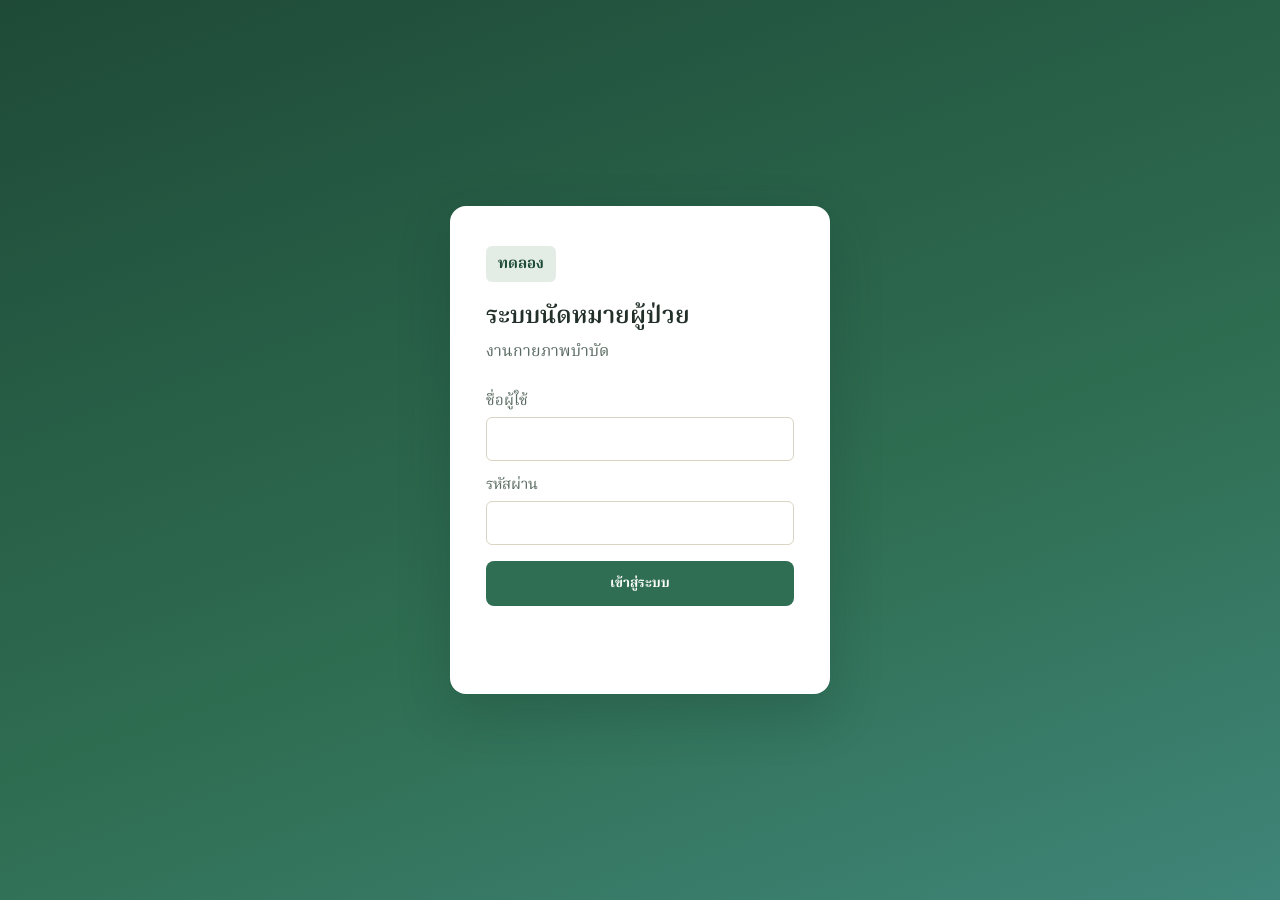
==== index.html @ 53e21b33 "Add files via upload" ====
<!DOCTYPE html>
<html lang="th">
<head>
<meta charset="UTF-8" />
<meta name="viewport" content="width=device-width, initial-scale=1" />
<title>ทดสอบระบบนัดหมายผู้ป่วย รพ.สต.</title>
<link rel="preconnect" href="https://fonts.googleapis.com">
<link href="https://fonts.googleapis.com/css2?family=Noto+Sans+Thai:wght@400;500;600;700&family=Noto+Serif+Thai:wght@400;500;600;700&display=swap" rel="stylesheet">
<link rel="stylesheet" href="style.css?v=20261010b" />
</head>
<body>

  <!-- ---------- หน้าเข้าสู่ระบบ ---------- -->
  <section id="loginView" class="login-screen">
    <div class="login-card">
      <div class="login-mark">ทดลอง</div>
      <h1>ระบบนัดหมายผู้ป่วย</h1>
      <p class="login-sub">งานกายภาพบำบัด</p>
      <form id="loginForm">
        <label>ชื่อผู้ใช้
          <input type="text" id="loginUsername" required autocomplete="username" />
        </label>
        <label>รหัสผ่าน
          <input type="password" id="loginPassword" required autocomplete="current-password" />
        </label>
        <button type="submit">เข้าสู่ระบบ</button>
        <p id="loginError" class="error-text"></p>
      </form>
      <div class="version-banner hidden"></div>
    </div>
  </section>

  <!-- ---------- แอปหลัก ---------- -->
  <div id="appView" class="app hidden">
    <aside class="sidebar">
      <div class="brand">รพ.สต. <span>นัดหมาย</span></div>
      <nav>
        <button class="navBtn active" data-view="calendar">ปฏิทินนัดหมาย</button>
        <button class="navBtn" data-view="patients">ค้นหาคนไข้</button>
        <button class="navBtn physio-only" data-view="dashboard">สถิติ</button>
        <button class="navBtn physio-only" data-view="settings">ตั้งค่า</button>
      </nav>
      <div class="who">
        <div class="who-name" id="whoName"></div>
        <div class="who-role" id="whoRole"></div>
        <button id="logoutBtn">ออกจากระบบ</button>
        <div class="version-tag" id="versionTag"></div>
      </div>
    </aside>

    <main class="content">
      <div class="version-banner hidden"></div>
      <!-- ปฏิทิน -->
      <section id="calendarView" class="view">
        <header class="view-head">
          <div class="month-nav">
            <button id="prevMonth" aria-label="เดือนก่อนหน้า">‹</button>
            <h2 id="monthLabel"></h2>
            <button id="nextMonth" aria-label="เดือนถัดไป">›</button>
          </div>
          <!-- ค้นหาคนไข้แบบย่อ: ดูนัดครั้งหน้า แล้วค่อยกดไปหน้ารายละเอียด -->
          <div class="quick-search" id="quickSearch">
            <input type="search" id="quickSearchInput" placeholder="ค้นหาคนไข้ (ชื่อ / PTN)" autocomplete="off" aria-label="ค้นหาคนไข้" />
            <div id="quickSearchResults" class="patient-suggest hidden"></div>
            <div id="quickSearchCard" class="quick-card hidden"></div>
          </div>
          <div class="legend">
            <span class="legend-item"><i class="dot opd"></i>OPD</span>
            <span class="legend-item"><i class="dot community"></i>ลงชุมชน</span>
            <span class="legend-item"><i class="dot busy"></i>ไม่ว่าง</span>
            <span class="legend-item"><i class="dot special"></i>เปิดพิเศษ</span>
            <span class="legend-item"><i class="dot full"></i>เต็ม</span>
            <span class="legend-item"><i class="dot closed"></i>ปิดทำการ</span>
          </div>
        </header>
        <!-- นัดวันนี้: กด "มาแล้ว" ได้จากหน้านี้เลย -->
        <div id="todayPanel" class="today-panel hidden">
          <div class="today-head">
            <h3 id="todayTitle">นัดวันนี้</h3>
            <span id="todayCount" class="today-count"></span>
            <button type="button" id="todayRefreshBtn" class="link-btn">รีเฟรช</button>
          </div>
          <ul id="todayList" class="today-list"></ul>
        </div>

        <div class="weekday-row">
          <span data-full="จันทร์" data-short="จ"></span><span data-full="อังคาร" data-short="อ"></span><span data-full="พุธ" data-short="พ"></span><span data-full="พฤหัสบดี" data-short="พฤ"></span><span data-full="ศุกร์" data-short="ศ"></span>
        </div>
        <div id="calendarGrid" class="calendar-grid"></div>
      </section>

      <!-- ค้นหาคนไข้: ข้อมูลและนัดทั้งหมดของคนไข้ 1 คน -->
      <section id="patientsView" class="view hidden">
        <header class="view-head">
          <h2>ค้นหาคนไข้</h2>
        </header>
        <div class="patient-search">
          <input type="search" id="patientSearchInput" placeholder="พิมพ์ชื่อ นามสกุล หรือ PTN (อย่างน้อย 2 ตัวอักษร)" autocomplete="off" />
          <div id="patientSearchResults" class="patient-suggest hidden"></div>
          <p id="patientSearchHint" class="panel-hint" style="margin:8px 0 0;"></p>
        </div>
        <div id="patientProfile"></div>
      </section>

      <!-- สถิติ (เฉพาะนักกายภาพ) -->
      <section id="dashboardView" class="view hidden">
        <header class="view-head">
          <h2>สถิติการให้บริการ</h2>
          <button id="refreshDashboardBtn" class="secondary">รีเฟรช</button>
        </header>

        <div class="dash-filter">
          <div class="dash-presets">
            <button type="button" class="secondary" data-preset="thisMonth">เดือนนี้</button>
            <button type="button" class="secondary" data-preset="lastMonth">เดือนที่แล้ว</button>
            <button type="button" class="secondary" data-preset="fiscal">ปีงบประมาณนี้</button>
            <button type="button" class="secondary" data-preset="year">ปีนี้</button>
          </div>
          <div class="dash-range">
            <input type="date" id="dashFrom" />
            <span>ถึง</span>
            <input type="date" id="dashTo" />
            <button type="button" id="dashApplyBtn" class="primary">ดูสถิติ</button>
          </div>
        </div>
        <p id="dashNote" class="panel-hint"></p>
        <div id="dashBody"></div>
      </section>

      <!-- ตั้งค่า (เฉพาะนักกายภาพ) -->
      <section id="settingsView" class="view hidden">
        <header class="view-head">
          <h2>ตั้งค่าเวลาให้บริการ</h2>
          <button id="refreshSettingsBtn" class="secondary">รีเฟรช</button>
        </header>

        <div class="panel">
          <h3>ช่วงเวลานัดรายวัน</h3>
          <p class="panel-hint">กำหนดช่วงเวลาที่รับนัดเองได้อิสระต่อวัน ไม่จำเป็นต้องเท่ากันทุกช่วง (เช่น 09:00-10:00, 10:01-11:00, พักเที่ยง, 13:30-14:30)</p>
          <div id="scheduleForm" class="schedule-form"></div>
          <button id="saveScheduleBtn" class="primary">บันทึกช่วงเวลานัด</button>
        </div>

        <div class="panel">
          <h3>วันปิดเฉพาะกิจ / วันหยุดนักขัตฤกษ์</h3>
          <form id="closedDateForm" class="inline-form">
            <input type="date" id="closedDateInput" required />
            <input type="text" id="closedReasonInput" placeholder="เหตุผล เช่น วันหยุดสงกรานต์" />
            <button type="submit">เพิ่มวันปิด</button>
          </form>
          <ul id="closedDateList" class="tag-list"></ul>
        </div>

        <div class="panel">
          <h3>ประเภทคลินิกประจำวัน</h3>
          <p class="panel-hint">ตั้งชื่อ+สีคลินิก เพื่อนำไปกำหนดบนวันในปฏิทิน (เช่น คลินิกข้อเข่า, คลินิกป้องกันล้ม)</p>
          <form id="clinicTypeForm" class="inline-form">
            <input type="text" id="clinicTypeName" placeholder="ชื่อคลินิก" required />
            <input type="color" id="clinicTypeColor" value="#2B6E63" title="เลือกสี" />
            <input type="hidden" id="clinicTypeEditId" />
            <button type="submit">เพิ่มคลินิก</button>
            <button type="button" id="clinicTypeCancelEdit" class="secondary hidden">ยกเลิก</button>
          </form>
          <ul id="clinicTypeList" class="tag-list"></ul>
        </div>

        <div class="panel">
          <h3>กำหนดคลินิกอัตโนมัติ (ตามวัน)</h3>
          <p class="panel-hint">เช่น "คลินิกป้องกันล้ม ทุกวันอังคารที่ 4 ของเดือน" — ตั้งครั้งเดียว ระบบจะขึ้นให้เองทุกเดือน</p>
          <form id="clinicRuleForm" class="rule-form">
            <select id="ruleClinicSelect" required></select>
            <select id="ruleWeekday" required>
              <option value="1">ทุกวันจันทร์</option>
              <option value="2">ทุกวันอังคาร</option>
              <option value="3">ทุกวันพุธ</option>
              <option value="4">ทุกวันพฤหัสบดี</option>
              <option value="5">ทุกวันศุกร์</option>
              <option value="6">ทุกวันเสาร์</option>
              <option value="0">ทุกวันอาทิตย์</option>
            </select>
            <select id="ruleNth" required>
              <option value="every">ทุกสัปดาห์</option>
              <option value="1">สัปดาห์ที่ 1 ของเดือน</option>
              <option value="2">สัปดาห์ที่ 2 ของเดือน</option>
              <option value="3">สัปดาห์ที่ 3 ของเดือน</option>
              <option value="4">สัปดาห์ที่ 4 ของเดือน</option>
              <option value="last">สัปดาห์สุดท้ายของเดือน</option>
            </select>
            <input type="text" id="ruleNote" placeholder="note (ไม่บังคับ)" />
            <input type="hidden" id="ruleEditId" />
            <button type="submit">เพิ่มกฎ</button>
            <button type="button" id="ruleCancelEdit" class="secondary hidden">ยกเลิก</button>
          </form>
          <ul id="clinicRuleList" class="tag-list"></ul>
        </div>

        <div class="panel">
          <h3>ปิด/ไม่ว่างอัตโนมัติ (ตามวัน)</h3>
          <p class="panel-hint">เช่น "ทำเอกสาร ทุกวันศุกร์สัปดาห์สุดท้ายของเดือน" หรือ "ปิดทั้งวัน ทุกวันที่ 1 ของเดือน" — ตั้งครั้งเดียว ระบบคำนวณให้เองทุกเดือน ถ้าไม่ระบุช่วงเวลาจะปิดทั้งวัน ถ้าระบุจะบล็อกเฉพาะช่วงนั้น</p>
          <form id="busyRuleForm" class="rule-form">
            <select id="busyRulePatternType">
              <option value="weekday">ตามวันในสัปดาห์</option>
              <option value="dom">ตามวันที่ในเดือน</option>
            </select>

            <span id="busyRuleWeekdayFields">
              <select id="busyRuleWeekday">
                <option value="1">วันจันทร์</option>
                <option value="2">วันอังคาร</option>
                <option value="3">วันพุธ</option>
                <option value="4">วันพฤหัสบดี</option>
                <option value="5">วันศุกร์</option>
                <option value="6">วันเสาร์</option>
                <option value="0">วันอาทิตย์</option>
              </select>
              <select id="busyRuleNth">
                <option value="every">ทุกสัปดาห์</option>
                <option value="1">สัปดาห์ที่ 1 ของเดือน</option>
                <option value="2">สัปดาห์ที่ 2 ของเดือน</option>
                <option value="3">สัปดาห์ที่ 3 ของเดือน</option>
                <option value="4">สัปดาห์ที่ 4 ของเดือน</option>
                <option value="last">สัปดาห์สุดท้ายของเดือน</option>
              </select>
            </span>

            <span id="busyRuleDomFields" class="hidden">
              <select id="busyRuleDayOfMonth">
                <option value="last">วันสุดท้ายของเดือน</option>
              </select>
            </span>

            <label style="flex-direction:row;align-items:center;gap:6px;margin:0;">
              <input type="checkbox" id="busyRulePartial" /> เฉพาะบางช่วงเวลา
            </label>
            <span id="busyRuleTimeFields" class="hidden">
              <input type="time" id="busyRuleStart" />
              <input type="time" id="busyRuleEnd" />
              <select id="busyRuleType">
                <option value="ประชุม">ประชุม</option>
                <option value="ทำเอกสาร">ทำเอกสาร</option>
                <option value="อบรม">อบรม</option>
                <option value="ลา">ลา</option>
              </select>
            </span>

            <input type="text" id="busyRuleNote" placeholder="note (ไม่บังคับ)" />
            <button type="submit">เพิ่มกฎ</button>
          </form>
          <ul id="busyRuleList" class="tag-list"></ul>
        </div>

        <div class="panel">
          <h3>รายการรหัส ICD-10</h3>
          <p class="panel-hint">รหัส <strong>Z501</strong> เป็นรหัสอัตโนมัติหลัก ใส่ให้ทุกนัดเสมอ ลบไม่ได้ — เพิ่มรหัสอื่นไว้เลือกเพิ่มตอนทำนัดได้ที่นี่</p>
          <form id="icd10Form" class="inline-form">
            <input type="text" id="icd10Code" placeholder="รหัส เช่น M5450" required style="max-width:120px;" />
            <input type="text" id="icd10Label" placeholder="คำอธิบาย เช่น ปวดหลังส่วนล่าง" required />
            <button type="submit">เพิ่มรหัส</button>
          </form>
          <ul id="icd10List" class="tag-list"></ul>
        </div>

        <div class="panel">
          <h3>รายการรหัส ICD-9</h3>
          <p class="panel-hint">รหัส <strong>9339</strong> (ประเมินทางกายภาพบำบัด) เป็นรหัสอัตโนมัติหลัก ใส่ให้ทุกนัดเสมอ ลบไม่ได้ — เพิ่มรหัสหัตถการอื่นไว้เลือกเพิ่มตอนทำนัดได้ที่นี่ (เลือกได้สูงสุด 6 รหัสต่อนัด)</p>
          <form id="icd9Form" class="inline-form">
            <input type="text" id="icd9Code" placeholder="รหัส เช่น 9310" required style="max-width:120px;" />
            <input type="text" id="icd9Label" placeholder="คำอธิบาย เช่น การออกกำลังกายบำบัด" required />
            <button type="submit">เพิ่มรหัส</button>
          </form>
          <ul id="icd9List" class="tag-list"></ul>
        </div>
      </section>
    </main>
  </div>

  <!-- ---------- แผงรายละเอียดวัน (slide-over) ---------- -->
  <div id="dayPanelBackdrop" class="backdrop hidden"></div>
  <aside id="dayPanel" class="day-panel hidden">
    <header>
      <h3 id="dayPanelTitle"></h3>
      <button id="closeDayPanel" aria-label="ปิด">×</button>
    </header>
    <div id="dayPanelClosedNote" class="closed-note hidden"></div>

    <div id="dayPanelBody">
      <div class="section-label">คลินิกวันนี้</div>
      <div id="clinicDisplay" class="clinic-display"></div>
      <div id="clinicEditor" class="clinic-editor physio-only hidden">
        <select id="clinicSelect">
          <option value="">-- ใช้ค่าอัตโนมัติ (ถ้ามีกฎ) --</option>
          <option value="__NONE__">ไม่มีคลินิก (เฉพาะวันนี้)</option>
        </select>
        <input type="text" id="clinicNoteInput" placeholder="note เช่น pain-knee, pain-back-office syndrome" />
        <button id="saveClinicBtn" class="secondary">บันทึกคลินิกวันนี้</button>
      </div>

      <div id="dayToggleActions" class="day-toggle-actions physio-only"></div>

      <div class="section-label">ช่วงเวลา</div>
      <div id="slotList" class="slot-list"></div>
      <ul id="extraSlotList" class="tag-list physio-only" style="margin-top:8px;"></ul>
      <button id="addExtraSlotBtn" class="secondary physio-only" style="width:100%;margin-top:8px;">+ เพิ่มเวลาพิเศษวันนี้</button>

      <div id="busySection" class="hidden">
        <div class="section-label">ช่วงไม่ว่างวันนี้</div>
        <ul id="busyList" class="tag-list"></ul>
      </div>

      <div class="section-label">นัดหมายวันนี้</div>
      <ul id="apptList" class="appt-list"></ul>

      <button id="physioBusyBtn" class="secondary physio-only">ตั้งช่วงไม่ว่าง</button>
    </div>
  </aside>

  <!-- ---------- โมดัลเพิ่มนัดหมาย ---------- -->
  <div id="apptModalBackdrop" class="backdrop hidden"></div>
  <div id="apptModal" class="modal hidden">
    <h3>เพิ่มนัดหมาย</h3>
    <form id="apptForm">
      <input type="hidden" id="apptDate" />
      <label>ประเภทนัด
        <select id="apptType">
          <option value="OPD">OPD</option>
          <option value="ลงชุมชน">ลงชุมชน</option>
        </select>
      </label>
      <label>เวลาเริ่ม
        <select id="apptStart"></select>
      </label>
      <input type="hidden" id="apptPtn" />
      <div id="apptPatientStatus" class="patient-status hidden"></div>
      <div id="apptPatientSummary" class="patient-summary hidden"></div>
      <label>ชื่อ
        <input type="text" id="apptFirstName" required autocomplete="off" placeholder="พิมพ์ชื่อหรือ PTN เพื่อค้นหาคนไข้เดิม" />
      </label>
      <div id="apptPatientSuggest" class="patient-suggest hidden"></div>
      <label>นามสกุล
        <input type="text" id="apptLastName" required autocomplete="off" />
      </label>
      <label>หมู่
        <input type="text" id="apptMoo" placeholder="เช่น 4" required />
      </label>
      <label>เบอร์โทร <span style="font-weight:400;">(ไม่บังคับ)</span>
        <input type="tel" id="apptPhone" />
      </label>
      <label>เลขบัตรประชาชน <span style="font-weight:400;">(ไม่บังคับ)</span>
        <input type="text" id="apptNationalId" maxlength="13" inputmode="numeric" placeholder="13 หลัก" />
      </label>
      <label>หมายเหตุ
        <input type="text" id="apptNote" />
      </label>
      <div class="section-label" style="margin-top:14px;">รหัส ICD-10</div>
      <div id="apptPrevIcd10" class="prev-icd hidden"></div>
      <div class="icd-slots" id="apptIcd10Slots"></div>
      <div class="section-label">รหัส ICD-9</div>
      <div id="apptPrevIcd9" class="prev-icd hidden"></div>
      <div class="icd-slots" id="apptIcd9Slots"></div>
      <p id="apptError" class="error-text"></p>
      <div class="modal-actions">
        <button type="button" class="secondary" id="apptCancelBtn">ยกเลิก</button>
        <button type="submit" class="primary">บันทึกนัด</button>
      </div>
    </form>
  </div>

  <!-- ---------- โมดัลเลือกการดำเนินการช่วงเวลาที่ว่าง (จองนัด / ปิดช่วงนี้) ---------- -->
  <div id="slotActionModalBackdrop" class="backdrop hidden"></div>
  <div id="slotActionModal" class="modal hidden">
    <h3>ช่วงเวลา <span id="slotActionTimeLabel"></span></h3>
    <div class="modal-actions" style="flex-direction:column;gap:8px;">
      <button type="button" class="primary" id="slotActionBookBtn" style="width:100%;">จองนัดช่วงนี้</button>
      <button type="button" class="secondary" id="slotActionCloseBtn" style="width:100%;">ปิดช่วงนี้ (ไม่ว่าง)</button>
      <button type="button" class="secondary" id="slotActionCancelBtn" style="width:100%;">ยกเลิก</button>
    </div>
  </div>

  <!-- ---------- โมดัลตั้งช่วงไม่ว่าง (นักกายภาพ) ---------- -->
  <div id="busyModalBackdrop" class="backdrop hidden"></div>
  <div id="busyModal" class="modal hidden">
    <h3 id="busyModalTitle">ตั้งช่วงไม่ว่าง</h3>
    <form id="busyForm">
      <input type="hidden" id="busyDate" />
      <input type="hidden" id="busyId" />
      <label>ประเภท
        <select id="busyType">
          <option value="ประชุม">ประชุม</option>
          <option value="ทำเอกสาร">ทำเอกสาร</option>
          <option value="อบรม">อบรม</option>
          <option value="ลา">ลา</option>
        </select>
      </label>
      <label>เวลาเริ่ม
        <input type="time" id="busyStart" required />
      </label>
      <label>เวลาสิ้นสุด
        <input type="time" id="busyEnd" required />
      </label>
      <label>หมายเหตุ
        <input type="text" id="busyNote" />
      </label>
      <p id="busyError" class="error-text"></p>
      <div class="modal-actions">
        <button type="button" class="secondary" id="busyCancelBtn">ยกเลิก</button>
        <button type="submit" class="primary">บันทึก</button>
      </div>
    </form>
  </div>

  <!-- ---------------- โมดัลเพิ่มเวลาพิเศษ (เสริมเข้าไปจากตารางเดิม เฉพาะวันเดียว) ---------------- -->
  <div id="extraSlotModalBackdrop" class="backdrop hidden"></div>
  <div id="extraSlotModal" class="modal hidden">
    <h3>เพิ่มเวลาพิเศษวันนี้</h3>
    <p class="panel-hint">เพิ่มช่วงเวลาเสริมเฉพาะวันนี้วันเดียว โดยไม่กระทบตารางเวลาปกติ หรือวันอื่นๆ</p>
    <form id="extraSlotForm">
      <input type="hidden" id="extraSlotDate" />
      <label>เวลาเริ่ม
        <input type="time" id="extraSlotStart" required />
      </label>
      <label>เวลาสิ้นสุด
        <input type="time" id="extraSlotEnd" required />
      </label>
      <label>หมายเหตุ
        <input type="text" id="extraSlotNote" placeholder="ไม่บังคับ" />
      </label>
      <p id="extraSlotError" class="error-text"></p>
      <div class="modal-actions">
        <button type="button" class="secondary" id="extraSlotCancelBtn">ยกเลิก</button>
        <button type="submit" class="primary">เพิ่มเวลาพิเศษ</button>
      </div>
    </form>
  </div>

  <!-- ---------------- โมดัลเปิดรับพิเศษ (วันที่ปกติปิด) ---------------- -->
  <div id="specialModalBackdrop" class="backdrop hidden"></div>
  <div id="specialModal" class="modal hidden">
    <h3>เปิดรับพิเศษวันนี้</h3>
    <p class="panel-hint">ใช้สำหรับวันที่ปกติปิด (เช่น อังคารทุกสัปดาห์) แต่ต้องการเปิดนัดเฉพาะวันนี้ — กำหนดช่วงเวลาเองได้อิสระ</p>
    <form id="specialForm">
      <input type="hidden" id="specialDate" />
      <div class="section-label" style="margin-top:0;">ช่วงเวลา</div>
      <div id="specialSlotList" class="slot-editor-list"></div>
      <button type="button" id="specialAddSlotBtn" class="secondary" style="margin-bottom:14px;">+ เพิ่มช่วงเวลา</button>
      <label>หมายเหตุ
        <input type="text" id="specialNote" placeholder="เช่น เปิดนัดพิเศษ" />
      </label>
      <p id="specialError" class="error-text"></p>
      <div class="modal-actions">
        <button type="button" class="secondary" id="specialCancelBtn">ยกเลิก</button>
        <button type="submit" class="primary">เปิดรับพิเศษ</button>
      </div>
    </form>
  </div>

  <div id="toast" class="toast hidden"></div>

  <!-- ---------------- โมดัลดูรายละเอียดนัดหมาย ---------------- -->
  <div id="apptDetailModalBackdrop" class="backdrop hidden"></div>
  <div id="apptDetailModal" class="modal hidden">
    <h3>รายละเอียดนัดหมาย</h3>
    <div id="apptDetailBody" class="detail-body"></div>

    <div class="section-label" style="margin-top:0;">แก้ไขข้อมูลนัด</div>
    <label>ประเภทนัด
      <select id="detailType">
        <option value="OPD">OPD</option>
        <option value="ลงชุมชน">ลงชุมชน</option>
      </select>
    </label>
    <label>เวลา
      <select id="detailTime"></select>
    </label>
    <label>ชื่อ
      <input type="text" id="detailFirstName" />
    </label>
    <label>นามสกุล
      <input type="text" id="detailLastName" />
    </label>
    <label>หมู่
      <input type="text" id="detailMoo" />
    </label>
    <label>เบอร์โทร
      <input type="tel" id="detailPhone" />
    </label>
    <label>หมายเหตุ
      <input type="text" id="detailNote" />
    </label>
    <label>เลขบัตรประชาชน
      <input type="text" id="detailNationalId" maxlength="13" inputmode="numeric" placeholder="13 หลัก (ไม่บังคับ)" />
    </label>

    <div class="physio-only">
      <div class="section-label">แก้ไขรหัส ICD-10</div>
      <div class="icd-slots" id="detailIcd10Slots"></div>
      <div class="section-label">แก้ไขรหัส ICD-9</div>
      <div class="icd-slots" id="detailIcd9Slots"></div>
    </div>

    <p id="detailSaveError" class="error-text"></p>
    <button type="button" class="secondary" id="detailSaveAllBtn" style="width:100%;margin-bottom:14px;">บันทึกการแก้ไข</button>

    <div class="modal-actions">
      <button type="button" class="primary physio-only" id="apptDetailAttendBtn">บันทึกว่ามาทำกายภาพแล้ว ✓</button>
      <button type="button" class="secondary" id="apptDetailCloseBtn">ปิด</button>
      <button type="button" class="secondary" id="apptDetailCancelBtn" style="color:#B3452F;">ยกเลิกนัดนี้</button>
    </div>
  </div>

  <script src="app.js?v=20261010b"></script>
</body>
</html>
---- style.css ----
:root {
  /* โทนอุ่นแบบคลินิกกายภาพ: เขียวป่าเข้มเป็นสีหลัก + ส้มดินเผาเป็นสีรอง บนพื้นครีมนวล ขอบโค้งมนขึ้นให้ดูนุ่มนวลเป็นมิตร */
  --bg: #F1ECE0;
  --surface: #FFFFFF;
  --ink: #223029;
  --ink-soft: #5A6A62;
  --line: #DCD4C3;
  --teal: #2F6E52;
  --teal-dark: #1E4A37;
  --teal-tint: #E3EDE6;
  --clay: #CC7A3C;
  --clay-tint: #F7E8D8;
  --amber: #C9971F;
  --amber-tint: #F7EDD3;
  --taupe: #8B8378;
  --taupe-tint: #EFEBE6;
  --success: #3C9A5F;
  --danger: #B3452F;
  --full: #A83F26;
  --radius: 14px;
  --font-display: 'Noto Serif Thai', 'Noto Sans Thai', system-ui, serif;
  --font-body: 'Noto Serif Thai', 'Noto Sans Thai', system-ui, serif;
}

* { box-sizing: border-box; }

html, body {
  height: 100%;
  margin: 0;
  background: var(--bg);
  color: var(--ink);
  font-family: var(--font-body);
  font-size: 17px;
  line-height: 1.6;
}

/* เลือกฟอนต์ตามที่ชอบในหน้าพรีวิว: Noto Serif Thai (มีเชิง) ทั้งหัวข้อและเนื้อหา ขนาด "ใหญ่พิเศษ" ให้อ่านง่ายขึ้นทั้งแอป */
h1, h2, h3,
.brand, .login-card h1, .month-nav h2,
.day-panel h3, .modal h3, .kpi-num {
  font-family: var(--font-display);
  font-weight: 600;
}

.hidden { display: none !important; }

button {
  font-family: inherit;
  cursor: pointer;
  border: none;
  background: none;
  color: inherit;
}

input, select {
  font-family: inherit;
  font-size: 16px;
  padding: 8px 10px;
  border: 1px solid var(--line);
  border-radius: 6px;
  background: var(--surface);
  color: var(--ink);
  width: 100%;
}

label {
  display: flex;
  flex-direction: column;
  gap: 4px;
  font-size: 15px;
  color: var(--ink-soft);
  margin-bottom: 12px;
}

.primary {
  background: var(--teal);
  color: #fff;
  padding: 10px 18px;
  border-radius: 8px;
  font-weight: 600;
}
.primary:hover { background: var(--teal-dark); }

.secondary {
  background: var(--surface);
  border: 1px solid var(--line);
  padding: 10px 18px;
  border-radius: 8px;
  font-weight: 600;
  color: var(--ink);
}
.secondary:hover { border-color: var(--teal); }

.error-text {
  color: var(--danger);
  font-size: 15px;
  min-height: 18px;
}

/* ---------------- Login ---------------- */

.login-screen {
  min-height: 100vh;
  display: flex;
  align-items: center;
  justify-content: center;
  background: linear-gradient(160deg, var(--teal-dark), var(--teal) 60%, #3F8579);
  padding: 24px;
}

.login-card {
  background: var(--surface);
  border-radius: 16px;
  padding: 40px 36px;
  width: 100%;
  max-width: 380px;
  box-shadow: 0 20px 50px rgba(20, 50, 45, 0.25);
}

.login-mark {
  display: inline-block;
  background: var(--teal-tint);
  color: var(--teal-dark);
  font-weight: 700;
  padding: 6px 12px;
  border-radius: 6px;
  font-size: 15px;
  margin-bottom: 16px;
}

.login-card h1 {
  font-size: 24px;
  margin: 0 0 4px;
}

.login-sub {
  color: var(--ink-soft);
  margin: 0 0 24px;
  font-size: 16px;
}

.login-card button[type="submit"] {
  width: 100%;
  background: var(--teal);
  color: #fff;
  padding: 12px;
  border-radius: 8px;
  font-weight: 700;
  margin-top: 4px;
}
.login-card button[type="submit"]:hover { background: var(--teal-dark); }

/* ---------------- App shell ---------------- */

.app {
  display: grid;
  grid-template-columns: 220px 1fr;
  min-height: 100vh;
}

.sidebar {
  background: var(--teal-dark);
  color: #EAF3F1;
  display: flex;
  flex-direction: column;
  padding: 24px 16px;
}

.brand {
  font-weight: 700;
  font-size: 19px;
  margin-bottom: 28px;
}
.brand span { font-weight: 400; opacity: 0.8; }

.sidebar nav {
  display: flex;
  flex-direction: column;
  gap: 4px;
  flex: 1;
}

.navBtn {
  text-align: right;
  padding: 10px 14px;
  border-radius: 8px;
  color: #CFE4E0;
  font-size: 16px;
}
.navBtn:hover { background: rgba(255,255,255,0.08); }
.navBtn.active { background: rgba(255,255,255,0.14); color: #fff; font-weight: 600; }

.who {
  border-top: 1px solid rgba(255,255,255,0.15);
  padding-top: 16px;
  margin-top: 16px;
}
.who-name { font-weight: 600; font-size: 16px; }
.who-role { font-size: 14px; color: #A9CBC5; margin-bottom: 10px; }
#logoutBtn {
  font-size: 15px;
  color: #EAF3F1;
  text-decoration: underline;
  padding: 0;
}

.content {
  padding: 28px 36px;
  overflow-y: auto;
}

.view-head {
  display: flex;
  justify-content: space-between;
  align-items: center;
  margin-bottom: 18px;
  flex-wrap: wrap;
  gap: 12px;
}

.month-nav {
  display: flex;
  align-items: center;
  gap: 14px;
}
.month-nav button {
  font-size: 22px;
  width: 32px;
  height: 32px;
  border-radius: 8px;
  background: var(--surface);
  border: 1px solid var(--line);
}
.month-nav button:disabled { opacity: 0.4; cursor: default; }
.month-nav h2 { margin: 0; font-size: 22px; min-width: 160px; text-align: center; }

.legend {
  display: flex;
  gap: 16px;
  font-size: 15px;
  color: var(--ink-soft);
}
.legend-item { display: flex; align-items: center; gap: 6px; }
.dot { width: 9px; height: 9px; border-radius: 50%; display: inline-block; }
.dot.opd { background: var(--teal); }
.dot.community { background: var(--clay); }
.dot.busy { background: var(--taupe); }
.dot.closed { background: var(--line); border: 1px solid #B9C2BE; }
.dot.special { background: var(--amber); }
.dot.full { background: var(--full); }

/* ---------------- Calendar ---------------- */

.weekday-row {
  display: grid;
  grid-template-columns: repeat(5, 1fr);
  gap: 8px;
  margin-bottom: 8px;
}
.weekday-row span {
  text-align: center;
  font-weight: 700;
  font-size: 17px;
  padding: 9px 0;
  border-radius: 8px;
  background: var(--teal);
  color: #fff;
}
.weekday-row span::before { content: attr(data-full); }
.weekday-row span.today-col { background: var(--teal-dark); box-shadow: 0 0 0 3px rgba(43,110,99,0.3); }

.calendar-grid {
  display: grid;
  grid-template-columns: repeat(5, 1fr);
  grid-auto-rows: 108px; /* ทุกแถวสูงเท่ากันเสมอ ไม่ว่าวันไหนจะมีชื่อคลินิก/ป้ายเยอะแค่ไหน (ปรับสูงขึ้นให้พอดีกับตัวอักษรขนาดใหญ่พิเศษ) */
  gap: 8px;
}

.day-cell {
  background: var(--surface);
  border: 1px solid var(--line);
  border-radius: var(--radius);
  height: 108px;
  overflow: hidden; /* กันเนื้อหาล้นขยายกล่อง เช่น ชื่อคลินิกยาวๆ หรือป้ายเยอะๆ */
  padding: 8px;
  display: flex;
  flex-direction: column;
  gap: 6px;
  cursor: pointer;
  transition: border-color 0.15s;
}
.day-cell:hover { border-color: var(--teal); }
.day-cell.other-month { visibility: hidden; }
.day-cell.closed { background: #F0F2F0; color: var(--ink-soft); cursor: default; }
.day-cell.closed:hover { border-color: var(--line); }

.day-head { display: flex; align-items: center; gap: 6px; }
.day-cell.today { border: 2px solid #2E7D32; background: #66BB6A; }
.day-cell.today .day-num { color: #fff !important; }
.day-cell.today .day-num {
  background: #fff;
  color: #2E7D32 !important;
  border-radius: 999px;
  min-width: 26px;
  height: 26px;
  padding: 0 7px;
  display: inline-flex;
  align-items: center;
  justify-content: center;
}
.day-cell.today .today-tag { color: #fff; }
.today-tag { font-size: 11px; font-weight: 700; color: var(--teal-dark); }

/* วันเต็ม: เดิมพื้นแดงเต็มช่อง เปลี่ยนเป็นพื้นปกติ ให้พื้นแดงเฉพาะคำว่า "เต็ม" พอ จะได้ไม่จัดจ้านทั้งช่อง แต่ยังสังเกตเห็นง่ายจากป้ายสีแดงเด่นๆ + ขอบด้านซ้าย */
.day-cell.full { border-left: 4px solid var(--full); }
.day-cell.full:hover { border-color: var(--full); }
.badge.full-tag { background: var(--full); color: #fff; font-weight: 700; }
.day-cell.today.full { border-left: 4px solid var(--full); box-shadow: 0 0 0 3px #2E7D32; }

.day-num { font-weight: 600; font-size: 16px; }
/* ชื่อคลินิก: เดิมลองใช้พื้นหลังเป็นเฉดอ่อนของสีคลินิกเอง (สีอักษร+พื้นหลังเป็นเฉดเดียวกัน) แต่จางเกินไป อ่านไม่ชัด
   เปลี่ยนเป็นแถบทึบเต็มความกว้างด้านบนช่อง ใช้สีคลินิกจริงเป็นพื้นหลังเลย (ไม่ทำให้จาง) แล้วให้ JS เลือกสีตัวอักษรขาว/เข้มให้ตัดกับพื้นหลังเสมอ (ดู readableTextOn_ ใน app.js) */
.clinic-line {
  display: block;
  width: calc(100% + 16px);
  margin: -8px -8px 6px -8px;
  padding: 7px 10px;
  font-weight: 700;
  font-size: 15px;
  line-height: 1.3;
  overflow: hidden;
  text-overflow: ellipsis;
  white-space: nowrap;
}

.day-badges { display: flex; flex-wrap: wrap; gap: 4px; margin-top: auto; }
.badge {
  font-size: 13px;
  padding: 2px 7px;
  border-radius: 999px;
  font-weight: 600;
}
/* ป้าย/แท็กทั้งหมด: โทนเอิร์ธธรรมชาติ (เขียวป่า/ดินเผา/เทาดิน/เหลืองดิน) ให้เป็นชุดเดียวกันทั้งแอป */
.badge.opd { background: var(--teal-tint); color: var(--teal-dark); }
.badge.community { background: var(--clay-tint); color: #8A4E20; }
.badge.busy { background: var(--taupe-tint); color: #5B5347; }
.badge.closed-tag { background: var(--line); color: var(--ink); } /* เดิมใช้ --ink-soft ตัดกับพื้นหลังโทนครีมใหม่ไม่พอ อ่านยาก */
.badge.special-tag { background: var(--amber-tint); color: #7A5D0E; }
.badge.avail-tag { background: var(--teal-tint); color: var(--teal-dark); }
.badge.clinic-tag { color: #fff; font-weight: 600; }


.calendar-grid.loading { opacity: 0.5; pointer-events: none; }
.calendar-loading-msg { grid-column: 1 / -1; text-align: center; padding: 60px 0; color: var(--ink-soft); font-size: 16px; }

/* ---------------- Settings ---------------- */

.panel {
  background: var(--surface);
  border: 1px solid var(--line);
  border-radius: var(--radius);
  padding: 20px 24px;
  margin-bottom: 20px;
  max-width: 640px;
}
.panel h3 { margin-top: 0; font-size: 17px; }
.panel h3.panel-toggle {
  display: flex;
  justify-content: space-between;
  align-items: center;
  cursor: pointer;
  user-select: none;
  margin-bottom: 0;
}
.panel-chevron { color: var(--ink-soft); font-size: 14px; transition: transform 0.15s; flex-shrink: 0; }
.panel-body { margin-top: 14px; }
.panel.collapsed .panel-body { display: none; }
.panel.collapsed .panel-chevron { transform: rotate(-90deg); }
.panel-hint { color: var(--ink-soft); font-size: 15px; margin-top: -8px; margin-bottom: 14px; }

.color-swatch {
  display: inline-block;
  width: 14px;
  height: 14px;
  border-radius: 4px;
  margin-inline-end: 8px;
  vertical-align: middle;
  border: 1px solid rgba(0,0,0,0.15);
}

.weekday-block {
  padding: 12px 0;
  border-bottom: 1px solid var(--line);
}
.weekday-block:last-child { border-bottom: none; }

.weekday-header {
  display: flex;
  justify-content: space-between;
  align-items: center;
  font-weight: 600;
  font-size: 16px;
  margin-bottom: 8px;
}
.weekday-header label { display: flex; align-items: center; gap: 6px; font-weight: 400; font-size: 15px; color: var(--ink-soft); }

.slot-editor-list { display: flex; flex-direction: column; gap: 8px; margin-bottom: 8px; }
.slot-row {
  display: flex;
  align-items: center;
  gap: 8px;
}
.slot-row input[type="time"] { width: auto; flex: 1 1 110px; }
.slot-row span { color: var(--ink-soft); }
.remove-slot-btn {
  color: var(--danger);
  font-size: 20px;
  line-height: 1;
  width: 28px;
  height: 28px;
  flex-shrink: 0;
  border-radius: 6px;
}
.remove-slot-btn:hover { background: var(--bg); }
.add-slot-btn { font-size: 15px; padding: 6px 12px; }

.inline-form {
  display: flex;
  gap: 10px;
  margin-bottom: 14px;
}
.inline-form input[type="date"] { max-width: 170px; }
.inline-form button {
  background: var(--teal);
  color: #fff;
  padding: 8px 16px;
  border-radius: 6px;
  font-weight: 600;
  white-space: nowrap;
}

.rule-form {
  display: flex;
  flex-wrap: wrap;
  gap: 10px;
  margin-bottom: 14px;
  align-items: center;
}
.rule-form select, .rule-form input[type="text"] {
  width: auto;
  min-width: 140px;
  flex: 1 1 140px;
}
#busyRuleWeekdayFields, #busyRuleDomFields, #busyRuleTimeFields { display: contents; }
.inline-form button.secondary, .rule-form button.secondary { background: var(--surface); color: var(--ink); border: 1px solid var(--line); }
.rule-form button {
  background: var(--teal);
  color: #fff;
  padding: 8px 16px;
  border-radius: 6px;
  font-weight: 600;
  white-space: nowrap;
}

.tag-list { list-style: none; padding: 0; margin: 0; display: flex; flex-direction: column; gap: 8px; }
.tag-list li {
  display: flex;
  justify-content: space-between;
  align-items: center;
  background: var(--bg);
  border-radius: 8px;
  padding: 8px 12px;
  font-size: 15px;
}
.tag-list button { color: var(--danger); font-size: 14px; font-weight: 600; white-space: nowrap; }
.busy-item-actions { display: flex; gap: 10px; flex-shrink: 0; }
.busy-edit-btn { color: var(--teal); }

/* ---------------- Day panel (slide-over) ---------------- */

.backdrop {
  position: fixed;
  inset: 0;
  background: rgba(20, 35, 32, 0.35);
  z-index: 20;
}

.day-panel {
  position: fixed;
  top: 0;
  right: 0;
  height: 100vh;
  width: 380px;
  max-width: 92vw;
  background: var(--surface);
  z-index: 30;
  box-shadow: -12px 0 30px rgba(34, 48, 41, 0.14);
  display: flex;
  flex-direction: column;
  padding: 22px;
  overflow-y: auto;
}
.day-panel header {
  display: flex;
  justify-content: space-between;
  align-items: center;
  margin-bottom: 12px;
}
.day-panel h3 { margin: 0; font-size: 19px; }
#closeDayPanel { font-size: 24px; line-height: 1; color: var(--ink-soft); }

.closed-note {
  background: var(--taupe-tint);
  color: #5B5347;
  padding: 10px 12px;
  border-radius: 8px;
  font-size: 15px;
  margin-bottom: 14px;
}

.clinic-display { margin-bottom: 8px; min-height: 20px; }
.clinic-editor {
  display: flex;
  flex-direction: column;
  gap: 8px;
  background: var(--bg);
  border-radius: 8px;
  padding: 10px;
  margin-bottom: 4px;
}
.clinic-editor select, .clinic-editor input { width: 100%; }

.day-toggle-actions { display: flex; flex-direction: column; gap: 8px; margin: 14px 0; }
.day-toggle-actions button { width: 100%; }

.section-label {
  font-size: 14px;
  font-weight: 700;
  color: var(--ink-soft);
  margin: 18px 0 8px;
  text-transform: none;
}

.slot-list { display: flex; flex-wrap: wrap; gap: 6px; }
.slot-btn {
  border: 1px solid var(--line);
  border-radius: 10px;
  padding: 6px 10px;
  font-size: 14px;
  background: var(--surface);
}
.slot-btn.available { border-color: var(--teal-tint); background: var(--teal-tint); color: var(--teal-dark); }
.slot-btn.available:hover { border-color: var(--teal); background: var(--surface); }
.slot-btn.taken { background: var(--bg); color: var(--ink-soft); cursor: default; }

.appt-list { list-style: none; padding: 0; margin: 0; display: flex; flex-direction: column; gap: 8px; }
.appt-list li {
  border: 1px solid var(--line);
  border-radius: 8px;
  padding: 10px 12px;
  font-size: 15px;
}
.appt-time { font-weight: 700; margin-inline-end: 8px; }
.appt-list li.attended { background: #F3FAF5; border-color: #BFE3C9; }
.badge.attended-tag { background: var(--teal-tint); color: var(--teal-dark); } /* เดิมเป็นเขียวมินต์สด ปรับให้อยู่ในโทนเอิร์ธเดียวกับป้ายอื่นๆ */
.appt-actions { display: flex; gap: 10px; align-items: center; margin-top: 8px; flex-wrap: wrap; }
.appt-cancel { color: var(--danger); font-size: 14px; font-weight: 600; }
.appt-attend {
  color: var(--teal-dark);
  font-size: 14px;
  font-weight: 600;
  border: 1px solid var(--teal);
  border-radius: 6px;
  padding: 3px 10px;
}
.appt-unattend { color: var(--ink-soft); font-size: 14px; text-decoration: underline; }

#physioBusyBtn { width: 100%; margin-top: 18px; }

/* ---------------- Modals ---------------- */

.modal {
  position: fixed;
  top: 50%;
  left: 50%;
  transform: translate(-50%, -50%);
  background: var(--surface);
  border-radius: 14px;
  padding: 26px 28px;
  width: 380px;
  max-width: 92vw;
  max-height: 88vh;
  overflow-y: auto;
  z-index: 40;
  box-shadow: 0 20px 50px rgba(34, 48, 41, 0.22);
}
.modal h3 { margin-top: 0; }
.modal-actions { display: flex; justify-content: flex-end; gap: 10px; margin-top: 6px; }

.detail-body { display: flex; flex-direction: column; gap: 10px; margin-bottom: 6px; }
.detail-row { display: flex; justify-content: space-between; gap: 12px; font-size: 15px; border-bottom: 1px solid var(--line); padding-bottom: 8px; }
.detail-label { color: var(--ink-soft); flex-shrink: 0; }
.detail-value { text-align: right; font-weight: 600; }

/* ---------------- Toast ---------------- */

.toast {
  position: fixed;
  bottom: 24px;
  left: 50%;
  transform: translateX(-50%);
  background: var(--ink);
  color: #fff;
  padding: 12px 20px;
  border-radius: 8px;
  font-size: 15px;
  z-index: 50;
}

/* ---------------- Responsive: iPad / แท็บเล็ต ---------------- */
@media (max-width: 1024px) {
  .sidebar { width: 180px; padding: 20px 12px; }
  .content { padding: 20px 22px; }
  .day-panel { width: 360px; }
}

/* ---------------- Responsive: มือถือ / แท็บเล็ตแนวตั้งจอแคบ ---------------- */
@media (max-width: 720px) {
  .app { grid-template-columns: 1fr; grid-template-rows: auto 1fr; }
  .sidebar {
    flex-direction: row;
    align-items: center;
    justify-content: space-between;
    width: auto;
    padding: 10px 14px;
    gap: 10px;
  }
  .brand { margin-bottom: 0; font-size: 17px; }
  .sidebar nav { flex-direction: row; flex: 1; justify-content: center; }
  .navBtn { padding: 10px 12px; font-size: 15px; text-align: center; }
  .who { display: none; }
  #logoutBtn { font-size: 14px; }
  .content { padding: 14px; }

  .view-head { gap: 8px; }
  .month-nav h2 { font-size: 19px; min-width: 0; }
  .month-nav button { width: 40px; height: 40px; } /* ปุ่มกดสะดวกด้วยนิ้ว */
  .legend { display: none; } /* จอแคบไม่พอ ไปดูสีในแต่ละวันแทน */

  .weekday-row { gap: 3px; margin-bottom: 4px; }
  .weekday-row span { font-size: 14px; padding: 6px 0; }
  .weekday-row span::before { content: attr(data-short); }
  .today-tag { display: none; }
  .calendar-grid { gap: 3px; grid-auto-rows: 58px; }
  .day-cell { height: 58px; padding: 4px; border-radius: 8px; }
  .day-num { font-size: 14px; }
  .clinic-line { width: 100%; margin: 0 0 2px 0; font-size: 0; line-height: 0; height: 6px; padding: 0; border-radius: 3px; }
  .day-badges { gap: 2px; }
  .badge { font-size: 0; padding: 0; width: 7px; height: 7px; border-radius: 50%; display: inline-block; }
  .badge.avail-tag, .badge.closed-tag, .badge.opd, .badge.community, .badge.full-tag, .badge.attended-tag {
    font-size: 10px; padding: 1px 5px; border-radius: 999px; width: auto; height: auto;
  }

  .day-panel { width: 100%; max-width: 100%; left: 0; border-radius: 16px 16px 0 0; top: auto; bottom: 0; height: 88vh; }
  .modal { width: 92vw; max-height: 86vh; overflow-y: auto; }
  .rule-form select, .rule-form input[type="text"] { min-width: 100%; flex-basis: 100%; }
  .schedule-row { grid-template-columns: 70px auto 1fr 1fr 70px; font-size: 14px; gap: 6px; }
  .slot-row input[type="time"] { flex-basis: 90px; }
}

/* ---------------- Dashboard / สถิติ ---------------- */

.dash-filter { display: flex; flex-wrap: wrap; gap: 12px 20px; align-items: center; margin-bottom: 8px; }
.dash-presets { display: flex; flex-wrap: wrap; gap: 8px; }
.dash-presets button { padding: 8px 14px; font-size: 15px; }
.dash-presets button.active { background: var(--teal); color: #fff; border-color: var(--teal); }
.dash-range { display: flex; flex-wrap: wrap; gap: 8px; align-items: center; color: var(--ink-soft); font-size: 15px; }
.dash-range input[type="date"] { width: auto; }
.dash-range .primary { padding: 8px 16px; }

.kpi-grid { display: grid; grid-template-columns: repeat(auto-fit, minmax(150px, 1fr)); gap: 12px; margin: 14px 0 20px; }
.kpi-card { background: var(--surface); border: 1px solid var(--line); border-radius: var(--radius); padding: 14px 16px; }
.kpi-card.hero { background: var(--teal); border-color: var(--teal); color: #fff; }
.kpi-num { font-size: 32px; font-weight: 700; line-height: 1.1; }
.kpi-label { font-size: 15px; margin-top: 4px; }
.kpi-sub { font-size: 14px; color: var(--ink-soft); margin-top: 2px; }
.kpi-card.hero .kpi-sub { color: rgba(255,255,255,0.8); }

.dash-grid { display: grid; grid-template-columns: repeat(auto-fit, minmax(340px, 1fr)); gap: 16px; }
.dash-panel { background: var(--surface); border: 1px solid var(--line); border-radius: var(--radius); padding: 16px 18px; }
.dash-panel.wide { grid-column: 1 / -1; }
.dash-panel h3 { margin: 0 0 4px; font-size: 17px; }
.dash-sub { color: var(--ink-soft); font-size: 14px; margin: 0 0 12px; }
.dash-empty { color: var(--ink-soft); font-size: 15px; padding: 10px 0; }

.bar-legend { display: flex; gap: 14px; font-size: 14px; color: var(--ink-soft); margin-bottom: 10px; }
.bar-legend i { display: inline-block; width: 10px; height: 10px; border-radius: 3px; margin-inline-end: 5px; vertical-align: middle; }

.hbar-row { display: grid; grid-template-columns: 110px 1fr 64px; gap: 10px; align-items: center; padding: 5px 0; font-size: 15px; }
.hbar-label { overflow: hidden; text-overflow: ellipsis; white-space: nowrap; }
.hbar-track { position: relative; height: 16px; background: var(--bg); border-radius: 999px; overflow: hidden; }
.hbar-total { position: absolute; inset: 0 auto 0 0; background: var(--line); border-radius: 999px; }
.hbar-attended { position: absolute; inset: 0 auto 0 0; background: var(--bar-color, var(--teal)); border-radius: 999px; }
.hbar-num { text-align: right; font-weight: 600; font-size: 14px; white-space: nowrap; }

.trend-chart { display: flex; align-items: flex-end; gap: 3px; height: 170px; padding-top: 8px; overflow-x: auto; }
.trend-col { flex: 1 0 14px; display: flex; flex-direction: column; align-items: center; justify-content: flex-end; height: 100%; min-width: 14px; }
.trend-bars { position: relative; width: 100%; flex: 1; display: flex; align-items: flex-end; }
.trend-total { position: absolute; bottom: 0; left: 0; right: 0; background: var(--line); border-radius: 4px 4px 0 0; }
.trend-attended { position: absolute; bottom: 0; left: 15%; right: 15%; background: var(--teal); border-radius: 4px 4px 0 0; }
.trend-label { font-size: 11px; color: var(--ink-soft); margin-top: 4px; white-space: nowrap; }

@media (max-width: 720px) {
  .dash-grid { grid-template-columns: 1fr; }
  .kpi-grid { grid-template-columns: repeat(2, 1fr); }
  .kpi-num { font-size: 28px; }
  .hbar-row { grid-template-columns: 82px 1fr 56px; gap: 8px; }
  .dash-range input[type="date"] { flex: 1 1 130px; }
}

/* ---------------- รหัส ICD-10 / ICD-9 ---------------- */

.icd-slots { display: flex; flex-direction: column; gap: 6px; margin-bottom: 12px; }
.icd-slot-row { display: flex; align-items: center; gap: 8px; }
.icd-slot-label { font-size: 13px; color: var(--ink-soft); width: 20px; flex-shrink: 0; text-align: right; }
.icd-slot-auto {
  flex: 1;
  background: var(--teal-tint);
  color: var(--teal-dark);
  border-radius: 6px;
  padding: 8px 10px;
  font-size: 15px;
  font-weight: 600;
}
.icd-slot-row select { width: auto; flex: 1; font-size: 15px; }

/* ---------------- ทะเบียนคนไข้ (PTN): รายชื่อคนไข้เดิมในฟอร์มนัด ---------------- */

.patient-status {
  display: flex;
  align-items: center;
  justify-content: space-between;
  gap: 10px;
  background: var(--teal-tint);
  color: var(--teal-dark);
  border-radius: 8px;
  padding: 8px 12px;
  font-size: 15px;
  font-weight: 600;
  margin-bottom: 12px;
}
.patient-status button { font-size: 14px; font-weight: 600; color: var(--ink-soft); text-decoration: underline; white-space: nowrap; }

.patient-suggest {
  margin: -4px 0 12px;
  border: 1px solid var(--line);
  border-radius: 8px;
  overflow: hidden;
  background: var(--surface);
}
.patient-suggest-head { font-size: 13px; color: var(--ink-soft); background: var(--bg); padding: 6px 12px; }
.patient-suggest-item {
  display: flex;
  flex-direction: column;
  gap: 2px;
  width: 100%;
  text-align: left;
  padding: 9px 12px;
  border-top: 1px solid var(--line);
}
.patient-suggest-item:hover, .patient-suggest-item:focus-visible { background: var(--teal-tint); outline: none; }
.patient-suggest-name { display: flex; justify-content: space-between; align-items: baseline; gap: 10px; font-size: 15px; font-weight: 600; color: var(--ink); }
.patient-suggest-ptn { font-size: 14px; color: var(--teal-dark); white-space: nowrap; }
.patient-suggest-sub { font-size: 13px; color: var(--ink-soft); }

/* ---------------- สรุปประวัติคนไข้เดิม + รหัสครั้งก่อน (ฟอร์มนัด) ---------------- */

.patient-summary {
  display: flex;
  flex-direction: column;
  gap: 3px;
  border: 1px solid var(--line);
  border-radius: 8px;
  padding: 10px 12px;
  margin: -4px 0 12px;
  font-size: 14px;
  color: var(--ink-soft);
}
.patient-summary-main { font-size: 15px; font-weight: 600; color: var(--ink); }
.patient-summary-warn { background: var(--amber-tint); color: #7A5D0E; border-radius: 6px; padding: 6px 10px; font-weight: 600; margin-top: 5px; }

.prev-icd {
  display: flex;
  flex-direction: column;
  gap: 3px;
  background: var(--bg);
  border-radius: 8px;
  padding: 10px 12px;
  margin: 0 0 8px;
  font-size: 14px;
  color: var(--ink-soft);
}
.prev-icd-title { font-weight: 700; color: var(--ink); }
.prev-icd-note { font-size: 13px; }
.prev-icd button { align-self: flex-start; margin-top: 6px; padding: 7px 14px; font-size: 14px; }

.patient-summary-error { color: var(--danger); font-weight: 600; }

/* ---------------- แถบเตือนรุ่นหลังบ้านไม่ตรง ---------------- */

.version-banner {
  background: var(--amber-tint);
  color: #6B4F08;
  border: 1px solid var(--amber);
  border-radius: 8px;
  padding: 10px 14px;
  font-size: 14px;
  line-height: 1.5;
  margin-bottom: 16px;
}
.login-card .version-banner { margin: 14px 0 0; text-align: left; }
.version-tag { font-size: 11px; opacity: 0.6; margin-top: 10px; }

.link-btn { color: var(--teal-dark); font-weight: 600; text-decoration: underline; font-size: inherit; padding: 0; }

/* ---------------- นัดวันนี้ (บนหน้าปฏิทิน) ---------------- */

.today-panel {
  background: var(--surface);
  border: 1px solid var(--line);
  border-radius: var(--radius);
  padding: 12px 16px;
  margin-bottom: 16px;
}
.today-head { display: flex; align-items: baseline; gap: 12px; flex-wrap: wrap; }
.today-head h3 { margin: 0; font-size: 17px; }
.today-count { color: var(--ink-soft); font-size: 14px; flex: 1; }
.today-head .link-btn { font-size: 14px; }
.today-list { list-style: none; padding: 0; margin: 10px 0 0; display: grid; grid-template-columns: repeat(auto-fill, minmax(300px, 1fr)); gap: 8px; }
.today-item {
  display: flex;
  align-items: center;
  justify-content: space-between;
  gap: 10px;
  border: 1px solid var(--line);
  border-radius: 8px;
  padding: 8px 12px;
  font-size: 15px;
}
.today-item.attended { background: #F3FAF5; border-color: #BFE3C9; }
.today-info { cursor: pointer; min-width: 0; flex: 1; }
.today-sub { display: block; color: var(--ink-soft); font-size: 12px; margin-top: 2px; }
.today-item .appt-attend { padding: 8px 14px; font-size: 15px; white-space: nowrap; flex-shrink: 0; }
.today-item .appt-unattend { white-space: nowrap; flex-shrink: 0; }
.today-empty { color: var(--ink-soft); font-size: 14px; }

/* ---------------- ตารางสรุปขนาดเล็ก (สถิติ / ประวัติคนไข้) ---------------- */

.mini-table { width: 100%; border-collapse: collapse; font-size: 15px; margin-top: 8px; }
.mini-table th { text-align: left; font-size: 13px; color: var(--ink-soft); font-weight: 600; padding: 6px 8px; border-bottom: 1px solid var(--line); white-space: nowrap; }
.mini-table td { padding: 7px 8px; border-bottom: 1px solid var(--line); vertical-align: top; }
.mini-table th:not(:first-child), .mini-table td:not(:first-child) { text-align: right; }
.mini-table tr.mini-total td { font-weight: 700; border-bottom: none; }

/* ---------------- ค้นหาคนไข้ ---------------- */

.patient-search { max-width: 520px; }
.patient-search .patient-suggest { margin: 6px 0 0; }
.profile-head { display: flex; align-items: center; gap: 10px; flex-wrap: wrap; margin-top: 20px; }
.profile-head h3 { margin: 0; font-size: 22px; }
.profile-ptn { font-size: 14px; padding: 3px 10px; }
.kpi-num.kpi-num-small { font-size: 19px; line-height: 1.5; }
.table-scroll { overflow-x: auto; }
.profile-table th:not(:first-child), .profile-table td:not(:first-child) { text-align: left; }
.profile-table td { white-space: nowrap; }
/* คอลัมน์รหัส ICD: รหัสละบรรทัด ชื่อรหัสตัวเล็กต่อท้าย ตัดบรรทัดได้ */
.profile-table td:nth-child(5), .profile-table td:nth-child(6) { white-space: normal; min-width: 190px; }
.icd-line { line-height: 1.35; margin-bottom: 3px; }
.icd-code { font-weight: 600; }
.icd-name { font-size: 12px; color: var(--ink-soft); }
.profile-table td:last-child { white-space: normal; min-width: 120px; }
.profile-table tbody tr { cursor: pointer; }
.profile-table tbody tr:hover { background: var(--teal-tint); }
.profile-table tr.is-cancelled td { color: var(--ink-soft); }
.profile-upcoming { cursor: pointer; }
.profile-open { color: var(--teal-dark); font-size: 13px; font-weight: 600; white-space: nowrap; }

/* ---------------- ค้นหาคนไข้แบบย่อบนหน้าปฏิทิน ---------------- */

.quick-search { position: relative; flex: 0 1 250px; min-width: 190px; }
.quick-search input { font-size: 15px; padding: 7px 10px; border-radius: 8px; }
.quick-search .patient-suggest, .quick-card {
  position: absolute;
  top: calc(100% + 6px);
  left: 0;
  width: max(100%, 320px);
  max-width: calc(100vw - 32px);
  margin: 0;
  z-index: 20;
  box-shadow: 0 12px 30px rgba(34, 48, 41, 0.18);
}
.quick-card {
  background: var(--surface);
  border: 1px solid var(--line);
  border-radius: 10px;
  padding: 12px 14px;
  display: flex;
  flex-direction: column;
  gap: 6px;
  font-size: 14px;
}
.quick-card-head { display: flex; justify-content: space-between; align-items: baseline; gap: 10px; }
.quick-card-name { font-weight: 700; font-size: 16px; color: var(--ink); }
.quick-card-label { font-size: 13px; color: var(--ink-soft); margin-top: 2px; }
.quick-card-line { color: var(--ink-soft); }
.quick-card-appt {
  text-align: left;
  border: 1px solid var(--line);
  border-radius: 8px;
  padding: 7px 10px;
  font-size: 14px;
  color: var(--ink);
}
.quick-card-appt.is-next { background: var(--teal-tint); border-color: var(--teal-tint); color: var(--teal-dark); font-weight: 700; font-size: 15px; }
.quick-card-appt:hover { border-color: var(--teal); }
.quick-card-more { margin-top: 6px; padding: 8px 14px; font-size: 14px; }

@media (max-width: 720px) {
  .quick-search { flex: 1 1 100%; order: 3; }

  /* มีเมนู 4 รายการแล้ว: ให้เมนูลงไปอยู่บรรทัดที่สองใต้ชื่อระบบ แต่ละปุ่มอยู่บรรทัดเดียว ไม่ตัดคำ */
  .sidebar { flex-wrap: wrap; row-gap: 6px; }
  .sidebar nav { flex-basis: 100%; justify-content: space-between; gap: 4px; }
  .navBtn { white-space: nowrap; padding: 8px 8px; font-size: 14px; flex: 1 1 auto; }

  .today-list { grid-template-columns: 1fr; }
  .today-item .appt-attend { padding: 9px 12px; }
  /* จอแคบ ป้ายในปฏิทินถูกย่อเป็นจุดสี — แต่ป้ายในรายการนัดวันนี้/หน้าคนไข้ต้องอ่านเป็นข้อความได้ */
  .today-item .badge, .profile-table .badge, .profile-head .badge, .profile-upcoming .badge {
    font-size: 12px; padding: 2px 7px; border-radius: 999px; width: auto; height: auto;
  }
}
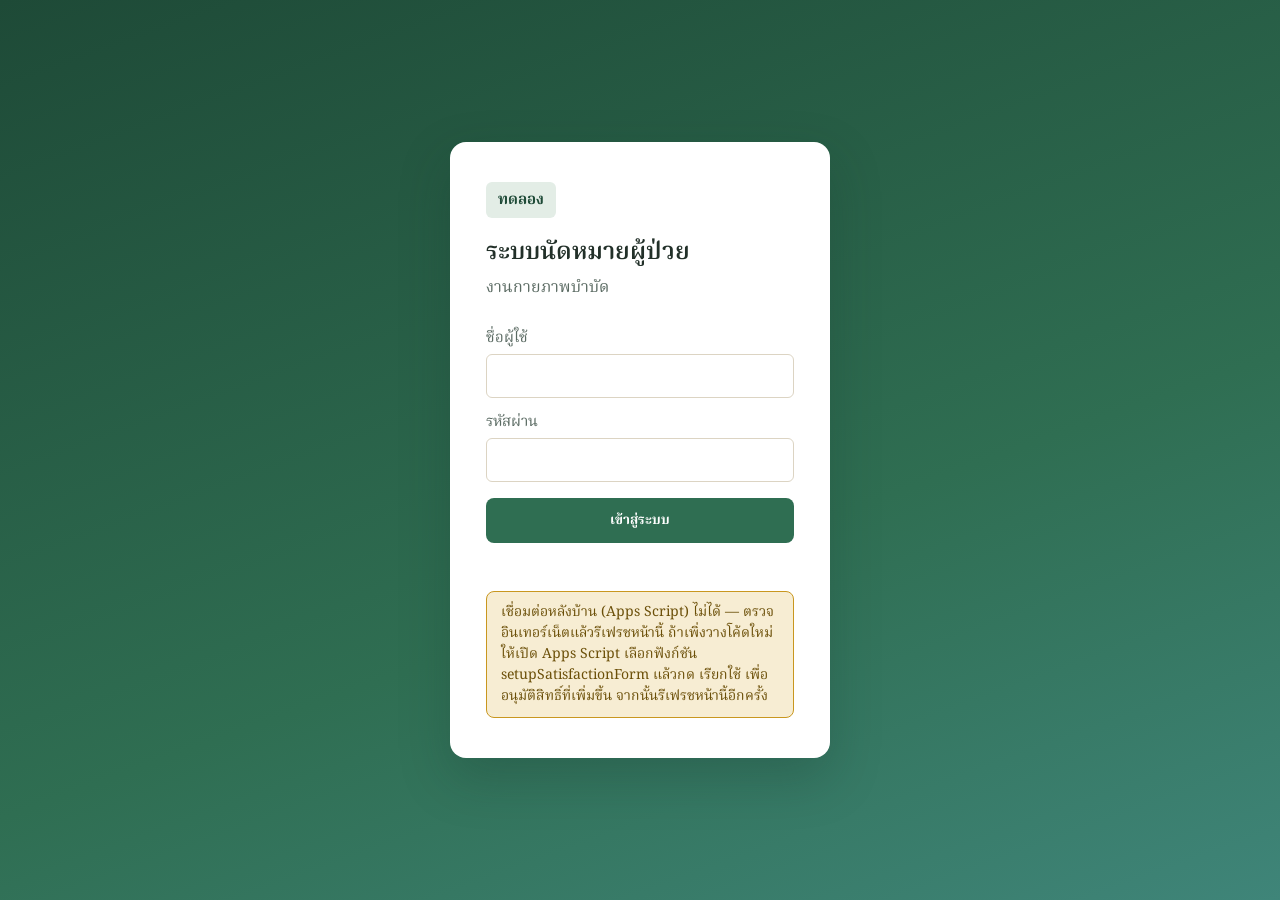
==== commit 6e2d2fdc: "Add files via upload" ====
--- a/index.html
+++ b/index.html
@@ -6,7 +6,7 @@
 <title>ทดสอบระบบนัดหมายผู้ป่วย รพ.สต.</title>
 <link rel="preconnect" href="https://fonts.googleapis.com">
 <link href="https://fonts.googleapis.com/css2?family=Noto+Sans+Thai:wght@400;500;600;700&family=Noto+Serif+Thai:wght@400;500;600;700&display=swap" rel="stylesheet">
-<link rel="stylesheet" href="style.css?v=20261010b" />
+<link rel="stylesheet" href="style.css?v=20261010d" />
 </head>
 <body>
 
@@ -507,6 +507,6 @@
     </div>
   </div>
 
-  <script src="app.js?v=20261010b"></script>
+  <script src="app.js?v=20261010d"></script>
 </body>
 </html>
--- a/style.css
+++ b/style.css
@@ -885,6 +885,20 @@
 .profile-upcoming { cursor: pointer; }
 .profile-open { color: var(--teal-dark); font-size: 13px; font-weight: 600; white-space: nowrap; }
 
+/* ---------------- ความพึงพอใจ (หน้าสถิติ) ---------------- */
+
+.dash-section-title { font-size: 20px; margin: 30px 0 4px; }
+.dash-section-title span { font-size: 14px; font-weight: 400; color: var(--ink-soft); margin-inline-start: 8px; }
+.fb-share { display: flex; align-items: center; gap: 8px; flex-wrap: wrap; background: var(--surface); border: 1px solid var(--line); border-radius: 10px; padding: 10px 14px; margin: 8px 0 12px; font-size: 14px; }
+.fb-share span { color: var(--ink-soft); flex-basis: 100%; }
+.fb-share input { flex: 1 1 260px; font-size: 14px; }
+.fb-share .secondary { padding: 8px 14px; font-size: 14px; text-decoration: none; white-space: nowrap; }
+.fb-steps { margin: 0; padding-inline-start: 20px; color: var(--ink-soft); font-size: 15px; line-height: 1.6; }
+.fb-table td:first-child { min-width: 200px; }
+.fb-comments { list-style: none; padding: 0; margin: 0; display: flex; flex-direction: column; gap: 8px; }
+.fb-comments li { background: var(--bg); border-radius: 8px; padding: 8px 12px; font-size: 15px; line-height: 1.5; }
+.fb-date { display: block; font-size: 12px; color: var(--ink-soft); }
+
 /* ---------------- ค้นหาคนไข้แบบย่อบนหน้าปฏิทิน ---------------- */
 
 .quick-search { position: relative; flex: 0 1 250px; min-width: 190px; }
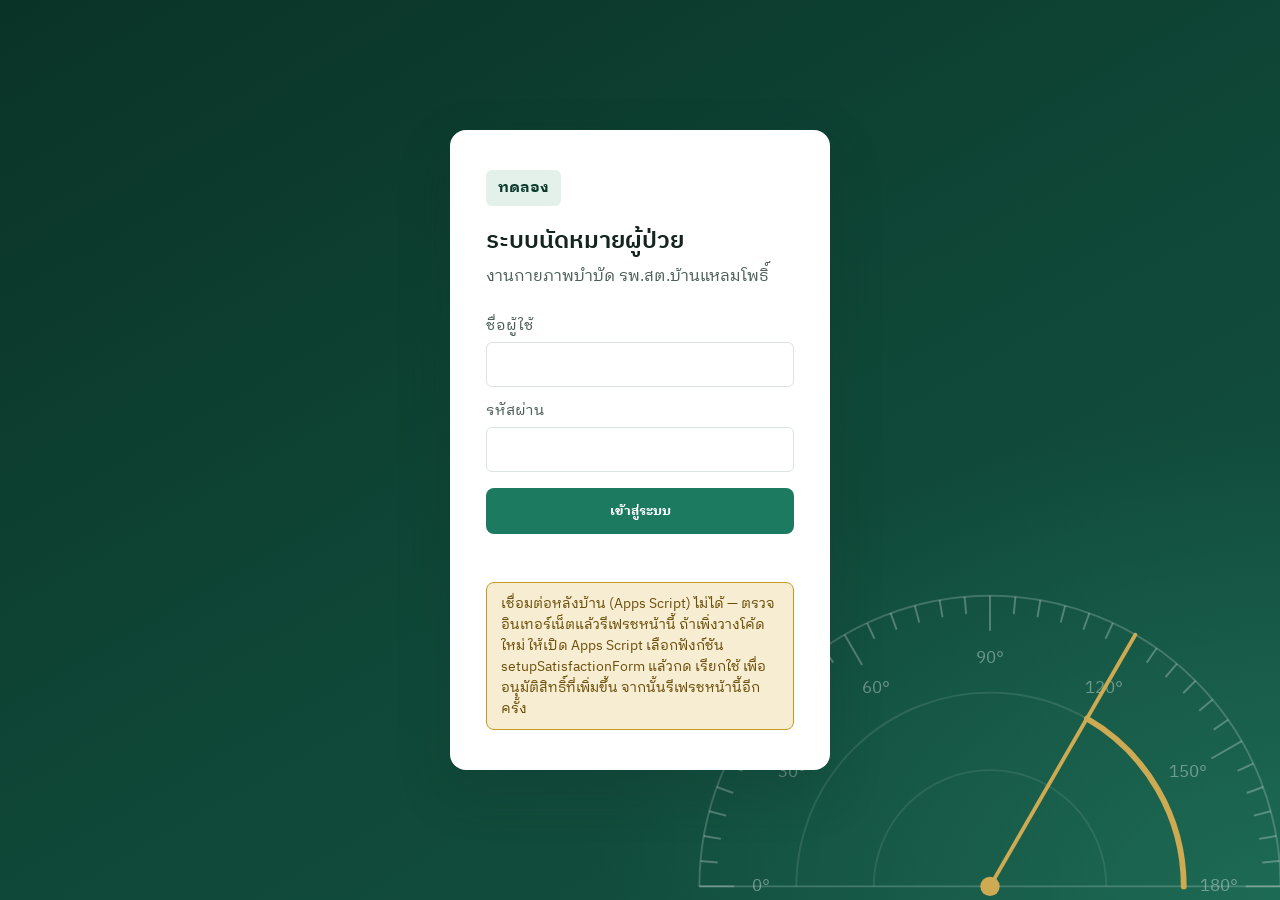
==== commit ceac47b6: "Add files via upload" ====
--- a/index.html
+++ b/index.html
@@ -5,17 +5,30 @@
 <meta name="viewport" content="width=device-width, initial-scale=1" />
 <title>ทดสอบระบบนัดหมายผู้ป่วย รพ.สต.</title>
 <link rel="preconnect" href="https://fonts.googleapis.com">
-<link href="https://fonts.googleapis.com/css2?family=Noto+Sans+Thai:wght@400;500;600;700&family=Noto+Serif+Thai:wght@400;500;600;700&display=swap" rel="stylesheet">
-<link rel="stylesheet" href="style.css?v=20261010d" />
+<link href="https://fonts.googleapis.com/css2?family=IBM+Plex+Sans+Thai:wght@400;500;600;700&family=IBM+Plex+Sans+Thai+Looped:wght@400;500;600;700&family=Noto+Sans+Thai:wght@400;600&display=swap" rel="stylesheet">
+<link rel="stylesheet" href="style.css?v=20261013a" />
 </head>
 <body>
+  <!-- ลายโกนิโอมิเตอร์ (เครื่องวัดมุมข้อ) ใช้เป็นพื้นหลังหัวเว็บและหน้าเข้าสู่ระบบ -->
+  <svg width="0" height="0" style="position:absolute" aria-hidden="true"><symbol id="gonioArt" viewBox="-160 -160 320 172">
+    <path d="M-150 0A150 150 0 0 1 150 0" fill="none" stroke="rgba(255,255,255,.22)" stroke-width="1"/>
+    <path d="M-100 0A100 100 0 0 1 100 0" fill="none" stroke="rgba(255,255,255,.12)" stroke-width="1"/>
+    <path d="M-60 0A60 60 0 0 1 60 0" fill="none" stroke="rgba(255,255,255,.10)" stroke-width="1"/>
+    <path d="M-150.0 -0.0L-132.0 -0.0M-149.4 -13.1L-140.5 -12.3M-147.7 -26.0L-138.9 -24.5M-144.9 -38.8L-136.2 -36.5M-141.0 -51.3L-132.5 -48.2M-135.9 -63.4L-127.8 -59.6M-129.9 -75.0L-114.3 -66.0M-122.9 -86.0L-115.5 -80.9M-114.9 -96.4L-108.0 -90.6M-106.1 -106.1L-99.7 -99.7M-96.4 -114.9L-90.6 -108.0M-86.0 -122.9L-80.9 -115.5M-75.0 -129.9L-66.0 -114.3M-63.4 -135.9L-59.6 -127.8M-51.3 -141.0L-48.2 -132.5M-38.8 -144.9L-36.5 -136.2M-26.0 -147.7L-24.5 -138.9M-13.1 -149.4L-12.3 -140.5M0.0 -150.0L0.0 -132.0M13.1 -149.4L12.3 -140.5M26.0 -147.7L24.5 -138.9M38.8 -144.9L36.5 -136.2M51.3 -141.0L48.2 -132.5M63.4 -135.9L59.6 -127.8M75.0 -129.9L66.0 -114.3M86.0 -122.9L80.9 -115.5M96.4 -114.9L90.6 -108.0M106.1 -106.1L99.7 -99.7M114.9 -96.4L108.0 -90.6M122.9 -86.0L115.5 -80.9M129.9 -75.0L114.3 -66.0M135.9 -63.4L127.8 -59.6M141.0 -51.3L132.5 -48.2M144.9 -38.8L136.2 -36.5M147.7 -26.0L138.9 -24.5M149.4 -13.1L140.5 -12.3M150.0 0.0L132.0 0.0" stroke="rgba(255,255,255,.30)" stroke-width="1" fill="none"/>
+    <text x="-118" y="0" fill="rgba(255,255,255,.42)" font-size="9" text-anchor="middle" dominant-baseline="central">0°</text><text x="-102.2" y="-59" fill="rgba(255,255,255,.42)" font-size="9" text-anchor="middle" dominant-baseline="central">30°</text><text x="-59" y="-102.2" fill="rgba(255,255,255,.42)" font-size="9" text-anchor="middle" dominant-baseline="central">60°</text><text x="0" y="-118" fill="rgba(255,255,255,.42)" font-size="9" text-anchor="middle" dominant-baseline="central">90°</text><text x="59" y="-102.2" fill="rgba(255,255,255,.42)" font-size="9" text-anchor="middle" dominant-baseline="central">120°</text><text x="102.2" y="-59" fill="rgba(255,255,255,.42)" font-size="9" text-anchor="middle" dominant-baseline="central">150°</text><text x="118" y="0" fill="rgba(255,255,255,.42)" font-size="9" text-anchor="middle" dominant-baseline="central">180°</text>
+    <path d="M-150 0H150" stroke="rgba(255,255,255,.22)" stroke-width="1"/>
+    <path d="M100 0A100 100 0 0 0 50 -86.6" fill="none" stroke="#E2B354" stroke-width="3" stroke-linecap="round"/>
+    <path d="M0 0L75 -129.9" stroke="#E2B354" stroke-width="2" stroke-linecap="round"/>
+    <circle cx="0" cy="0" r="5" fill="#E2B354"/>
+  </symbol></svg>
 
   <!-- ---------- หน้าเข้าสู่ระบบ ---------- -->
   <section id="loginView" class="login-screen">
+    <svg class="login-art" aria-hidden="true"><use href="#gonioArt"/></svg>
     <div class="login-card">
       <div class="login-mark">ทดลอง</div>
       <h1>ระบบนัดหมายผู้ป่วย</h1>
-      <p class="login-sub">งานกายภาพบำบัด</p>
+      <p class="login-sub">งานกายภาพบำบัด รพ.สต.บ้านแหลมโพธิ์</p>
       <form id="loginForm">
         <label>ชื่อผู้ใช้
           <input type="text" id="loginUsername" required autocomplete="username" />
@@ -33,12 +46,16 @@
   <!-- ---------- แอปหลัก ---------- -->
   <div id="appView" class="app hidden">
     <aside class="sidebar">
-      <div class="brand">รพ.สต. <span>นัดหมาย</span></div>
+      <div class="brand">
+        <svg class="brand-mark" viewBox="0 0 34 34" width="34" height="34" aria-hidden="true"><circle cx="17" cy="17" r="16.5" fill="#145040" stroke="#2A7B63"/><path d="M7 23A10 10 0 0 1 27 23" fill="none" stroke="#fff" stroke-width="2" stroke-linecap="round"/><path d="M17 23L24 12" stroke="#E2B354" stroke-width="2.2" stroke-linecap="round"/><circle cx="17" cy="23" r="2.4" fill="#fff"/></svg>
+        <div class="brand-text">กายภาพบำบัด<span>รพ.สต.บ้านแหลมโพธิ์</span></div>
+      </div>
       <nav>
-        <button class="navBtn active" data-view="calendar">ปฏิทินนัดหมาย</button>
-        <button class="navBtn" data-view="patients">ค้นหาคนไข้</button>
-        <button class="navBtn physio-only" data-view="dashboard">สถิติ</button>
-        <button class="navBtn physio-only" data-view="settings">ตั้งค่า</button>
+        <button class="navBtn active" data-view="calendar"><svg class="nav-ic" viewBox="0 0 18 18" fill="none" stroke="currentColor" stroke-width="1.6" aria-hidden="true"><rect x="2.5" y="3.5" width="13" height="12" rx="2"/><path d="M2.5 7.5h13M6 2v3M12 2v3"/></svg>ปฏิทิน<span class="nav-long">นัดหมาย</span></button>
+        <button class="navBtn" data-view="patients"><svg class="nav-ic" viewBox="0 0 18 18" fill="none" stroke="currentColor" stroke-width="1.6" aria-hidden="true"><circle cx="8" cy="8" r="5"/><path d="M12 12l4 4"/></svg>ค้นหา<span class="nav-long">คนไข้</span></button>
+        <button class="navBtn physio-only" data-view="records"><svg class="nav-ic" viewBox="0 0 18 18" fill="none" stroke="currentColor" stroke-width="1.6" aria-hidden="true"><path d="M4 2.5h7l3 3v10H4z"/><path d="M6.5 9h5M6.5 12h5"/></svg>เวชระเบียน</button>
+        <button class="navBtn physio-only" data-view="dashboard"><svg class="nav-ic" viewBox="0 0 18 18" fill="none" stroke="currentColor" stroke-width="1.6" aria-hidden="true"><path d="M3 15V9M7.5 15V4M12 15v-4M16 15V7"/></svg>สถิติ</button>
+        <button class="navBtn physio-only" data-view="settings"><svg class="nav-ic" viewBox="0 0 18 18" fill="none" stroke="currentColor" stroke-width="1.6" aria-hidden="true"><circle cx="9" cy="9" r="2.5"/><path d="M9 2v2.5M9 13.5V16M2 9h2.5M13.5 9H16M4 4l1.8 1.8M12.2 12.2L14 14M14 4l-1.8 1.8M5.8 12.2L4 14"/></svg>ตั้งค่า</button>
       </nav>
       <div class="who">
         <div class="who-name" id="whoName"></div>
@@ -49,7 +66,18 @@
     </aside>
 
     <main class="content">
+      <header class="mast" id="mast">
+        <svg class="mast-art" aria-hidden="true"><use href="#gonioArt"/></svg>
+        <div class="mast-row">
+          <div>
+            <h1>งานกายภาพบำบัด</h1>
+            <div class="mast-org">โรงพยาบาลส่งเสริมสุขภาพตำบลบ้านแหลมโพธิ์<br>ตำบลบ้านกร่าง อำเภอเมืองพิษณุโลก จังหวัดพิษณุโลก</div>
+          </div>
+          <div class="mast-today"><b id="mastDate"></b><span id="mastToday"></span></div>
+        </div>
+      </header>
       <div class="version-banner hidden"></div>
+      <div class="version-banner hidden" id="pwBanner">บัญชีนี้ยังใช้รหัสผ่านเริ่มต้นหรือรหัสผ่านสั้นกว่า 8 ตัวอักษร — ก่อนใช้กับข้อมูลคนไข้จริง ให้เปลี่ยนรหัสผ่านในชีต Users (คอลัมน์ password) แล้วเข้าสู่ระบบใหม่</div>
       <!-- ปฏิทิน -->
       <section id="calendarView" class="view">
         <header class="view-head">
@@ -102,6 +130,24 @@
         <div id="patientProfile"></div>
       </section>
 
+      <!-- เมนูเวชระเบียน (เฉพาะนักกายภาพ): ค้นหาคนไข้เพื่อเปิดเวชระเบียน + รายการที่บันทึกล่าสุด -->
+      <section id="recordsView" class="view hidden">
+        <header class="view-head">
+          <h2>เวชระเบียน</h2>
+        </header>
+        <div class="patient-search">
+          <input type="search" id="recordSearchInput" placeholder="พิมพ์ชื่อ นามสกุล หรือ PTN เพื่อเปิดเวชระเบียนของคนไข้" autocomplete="off" />
+          <div id="recordSearchResults" class="patient-suggest hidden"></div>
+          <p id="recordSearchHint" class="panel-hint" style="margin:8px 0 0;"></p>
+        </div>
+        <div id="recordsRecent"></div>
+      </section>
+
+      <!-- เวชระเบียน: แบบประเมินครั้งแรก (เฉพาะนักกายภาพ — เนื้อหาสร้างโดย record.js) -->
+      <section id="recordView" class="view hidden">
+        <div id="recordBody"></div>
+      </section>
+
       <!-- สถิติ (เฉพาะนักกายภาพ) -->
       <section id="dashboardView" class="view hidden">
         <header class="view-head">
@@ -113,17 +159,35 @@
           <div class="dash-presets">
             <button type="button" class="secondary" data-preset="thisMonth">เดือนนี้</button>
             <button type="button" class="secondary" data-preset="lastMonth">เดือนที่แล้ว</button>
+            <button type="button" class="secondary" data-preset="quarter">ไตรมาสนี้</button>
             <button type="button" class="secondary" data-preset="fiscal">ปีงบประมาณนี้</button>
             <button type="button" class="secondary" data-preset="year">ปีนี้</button>
           </div>
           <div class="dash-range">
-            <input type="date" id="dashFrom" />
-            <span>ถึง</span>
-            <input type="date" id="dashTo" />
+            <select id="dashKind" aria-label="เลือกช่วงเวลาแบบ">
+              <option value="custom">กำหนดวันเอง</option>
+              <option value="month">รายเดือน</option>
+              <option value="quarter">รายไตรมาส</option>
+              <option value="fiscal">ปีงบประมาณ</option>
+            </select>
+            <span class="dash-kind" data-kind="custom"><input type="date" id="dashFrom" aria-label="ตั้งแต่วันที่" /><span>ถึง</span><input type="date" id="dashTo" aria-label="ถึงวันที่" /></span>
+            <span class="dash-kind hidden" data-kind="month"><select id="dashMonth" aria-label="เดือน"></select><select id="dashYear" aria-label="ปี พ.ศ."></select></span>
+            <span class="dash-kind hidden" data-kind="quarter fiscal"><select id="dashFy" aria-label="ปีงบประมาณ"></select></span>
+            <span class="dash-kind hidden" data-kind="quarter"><select id="dashQuarter" aria-label="ไตรมาส">
+              <option value="1">ไตรมาส 1 (ต.ค. ถึง ธ.ค.)</option><option value="2">ไตรมาส 2 (ม.ค. ถึง มี.ค.)</option>
+              <option value="3">ไตรมาส 3 (เม.ย. ถึง มิ.ย.)</option><option value="4">ไตรมาส 4 (ก.ค. ถึง ก.ย.)</option></select></span>
             <button type="button" id="dashApplyBtn" class="primary">ดูสถิติ</button>
+            <label class="dash-compare" for="dashCompare">เทียบย้อนหลัง
+              <select id="dashCompare"><option value="0">ไม่เทียบ</option><option value="1">1 ปี</option><option value="2">2 ปี</option><option value="3">3 ปี</option></select></label>
           </div>
         </div>
         <p id="dashNote" class="panel-hint"></p>
+        <div class="dtabs-scroll hidden" id="dashTabs"><div class="dtabs" role="tablist" aria-label="มุมมองสถิติ">
+          <button type="button" class="dtab" role="tab" id="dtab-over" data-tab="over" aria-selected="true"><svg class="nav-ic" viewBox="0 0 18 18" fill="none" stroke="currentColor" stroke-width="1.6" aria-hidden="true"><path d="M3 15V9M7.5 15V4M12 15v-4M16 15V7"/></svg>ภาพรวมบริการ</button>
+          <button type="button" class="dtab" role="tab" id="dtab-map" data-tab="map" aria-selected="false" tabindex="-1"><svg class="nav-ic" viewBox="0 0 18 18" fill="none" stroke="currentColor" stroke-width="1.6" aria-hidden="true"><path d="M2.5 4.5l4.5-2 4 2 4.5-2v11l-4.5 2-4-2-4.5 2z"/><path d="M7 2.5v11M11 4.5v11"/></svg>แผนที่ตำบล</button>
+          <button type="button" class="dtab" role="tab" id="dtab-out" data-tab="out" aria-selected="false" tabindex="-1"><svg class="nav-ic" viewBox="0 0 18 18" fill="none" stroke="currentColor" stroke-width="1.6" aria-hidden="true"><path d="M2 13l4-5 3 3 3-6 4 4"/></svg>ผลลัพธ์การรักษา</button>
+          <button type="button" class="dtab" role="tab" id="dtab-sat" data-tab="sat" aria-selected="false" tabindex="-1"><svg class="nav-ic" viewBox="0 0 18 18" fill="none" stroke="currentColor" stroke-width="1.6" aria-hidden="true"><circle cx="9" cy="9" r="6.5"/><path d="M6 10.5c.8 1.2 1.8 1.8 3 1.8s2.2-.6 3-1.8M6.5 7h.01M11.5 7h.01"/></svg>ความพึงพอใจ</button>
+        </div></div>
         <div id="dashBody"></div>
       </section>
 
@@ -460,6 +524,7 @@
   <div id="apptDetailModal" class="modal hidden">
     <h3>รายละเอียดนัดหมาย</h3>
     <div id="apptDetailBody" class="detail-body"></div>
+    <button type="button" class="record-btn physio-only" id="apptDetailRecordBtn">เวชระเบียนของคนไข้คนนี้ ›</button>
 
     <div class="section-label" style="margin-top:0;">แก้ไขข้อมูลนัด</div>
     <label>ประเภทนัด
@@ -507,6 +572,8 @@
     </div>
   </div>
 
-  <script src="app.js?v=20261010d"></script>
+  <script src="app.js?v=20261013a"></script>
+  <script src="record.js?v=20261013a"></script>
+  <script src="dashboard.js?v=20261013a"></script>
 </body>
 </html>
--- a/style.css
+++ b/style.css
@@ -1,25 +1,26 @@
 :root {
-  /* โทนอุ่นแบบคลินิกกายภาพ: เขียวป่าเข้มเป็นสีหลัก + ส้มดินเผาเป็นสีรอง บนพื้นครีมนวล ขอบโค้งมนขึ้นให้ดูนุ่มนวลเป็นมิตร */
-  --bg: #F1ECE0;
+  /* โทนคลินิกแบบทางการ: เขียวสนเข้มเป็นสีหลัก บนพื้นเทาอมเขียวอ่อน (เย็นและสะอาดกว่าพื้นครีมเดิม) ส้มดินเผายังเป็นสีรอง */
+  --bg: #F1F5F3;
   --surface: #FFFFFF;
-  --ink: #223029;
-  --ink-soft: #5A6A62;
-  --line: #DCD4C3;
-  --teal: #2F6E52;
-  --teal-dark: #1E4A37;
-  --teal-tint: #E3EDE6;
+  --ink: #14241E;
+  --ink-soft: #4C5E57;
+  --line: #DBE4DF;
+  --teal: #1B7A60;
+  --teal-dark: #0C3B2E;
+  --teal-tint: #E4F1EB;
   --clay: #CC7A3C;
   --clay-tint: #F7E8D8;
   --amber: #C9971F;
   --amber-tint: #F7EDD3;
   --taupe: #8B8378;
-  --taupe-tint: #EFEBE6;
+  --taupe-tint: #EAEFEC;
   --success: #3C9A5F;
   --danger: #B3452F;
   --full: #A83F26;
-  --radius: 14px;
-  --font-display: 'Noto Serif Thai', 'Noto Sans Thai', system-ui, serif;
-  --font-body: 'Noto Serif Thai', 'Noto Sans Thai', system-ui, serif;
+  --radius: 12px;
+  /* ตัวอักษร: IBM Plex Sans Thai (หัวข้อ ตัวเลข ปุ่ม) + แบบมีหัว Looped (เนื้อหา อ่านง่ายแบบเอกสารทางการ) — จะกลับไปแบบเดิมให้เปลี่ยน 2 บรรทัดนี้เป็น 'Noto Serif Thai' */
+  --font-display: 'IBM Plex Sans Thai', 'Noto Sans Thai', 'Leelawadee UI', Tahoma, sans-serif;
+  --font-body: 'IBM Plex Sans Thai Looped', 'IBM Plex Sans Thai', 'Noto Sans Thai', 'Leelawadee UI', Tahoma, sans-serif;
 }
 
 * { box-sizing: border-box; }
@@ -945,7 +946,8 @@
   /* มีเมนู 4 รายการแล้ว: ให้เมนูลงไปอยู่บรรทัดที่สองใต้ชื่อระบบ แต่ละปุ่มอยู่บรรทัดเดียว ไม่ตัดคำ */
   .sidebar { flex-wrap: wrap; row-gap: 6px; }
   .sidebar nav { flex-basis: 100%; justify-content: space-between; gap: 4px; }
-  .navBtn { white-space: nowrap; padding: 8px 8px; font-size: 14px; flex: 1 1 auto; }
+  .navBtn { white-space: nowrap; padding: 8px 6px; font-size: 14px; flex: 1 1 auto; }
+  .nav-long { display: none; } /* เมนู 5 รายการ: ย่อเป็น "ปฏิทิน" "ค้นหา" ให้พอดีบรรทัดเดียว */
 
   .today-list { grid-template-columns: 1fr; }
   .today-item .appt-attend { padding: 9px 12px; }
@@ -954,3 +956,367 @@
     font-size: 12px; padding: 2px 7px; border-radius: 999px; width: auto; height: auto;
   }
 }
+
+
+/* ---------------- เวชระเบียน: แบบประเมินครั้งแรก ---------------- */
+/* แถบชุด 1-5 และแถบบันทึกต้องเกาะขอบจอขณะเลื่อน: กล่องเนื้อหาต้องไม่เป็นตัวเลื่อนเอง (ให้ทั้งหน้าเลื่อน) */
+.content:has(#recordView:not(.hidden)) { overflow: visible; min-width: 0; }
+.rec-head { background: var(--surface); border: 1px solid var(--line); border-radius: var(--radius); padding: 14px 18px 6px; margin-bottom: 12px; }
+.rec-head-top { display: flex; flex-wrap: wrap; align-items: center; gap: 8px 12px; margin-bottom: 8px; }
+.rec-head-top h2 { margin: 0; font-size: 21px; flex: 1 1 auto; }
+.rec-head-info { display: flex; flex-wrap: wrap; gap: 4px 22px; margin-bottom: 10px; }
+.rec-head .kv { font-size: 15px; color: var(--ink-soft); }
+.rec-head .kv b { color: var(--ink); font-weight: 600; }
+.rec-head-form { display: flex; flex-wrap: wrap; gap: 4px 16px; align-items: flex-end; }
+.rec-head-form label { margin-bottom: 8px; font-size: 13.5px; }
+.rec-head-form input, .rec-head-form select { width: auto; padding: 6px 9px; font-size: 15px; }
+.rec-birth { display: inline-flex; gap: 6px; }
+.rec-birth input { width: 72px; }
+#recBirthYear { width: 96px; }
+.rec-age { display: inline-flex; align-items: center; min-height: 35px; }
+.rec-age b { font-size: 17px; color: var(--ink); }
+#recAgeTyped { width: 80px; }
+.rec-mini { padding: 6px 12px; font-size: 14px; font-weight: 600; }
+.rec-steps { position: sticky; top: 0; z-index: 5; display: flex; gap: 6px; flex-wrap: wrap; padding: 8px 0; margin-bottom: 4px; background: var(--bg); }
+.rec-steps button { display: inline-flex; align-items: center; gap: 7px; padding: 5px 14px 5px 5px; border-radius: 999px; border: 1px solid #B9D3C4; background: var(--teal-tint); font-size: 14px; font-weight: 600; white-space: nowrap; color: var(--teal-dark); }
+.rec-steps button .n { width: 24px; height: 24px; border-radius: 50%; background: var(--teal); color: #fff; font-size: 13px; display: inline-flex; align-items: center; justify-content: center; flex: 0 0 auto; }
+.rec-steps button:hover, .rec-steps button:focus-visible { border-color: var(--teal); background: #D3E4D9; outline: none; }
+.rec-steps button.on { background: var(--teal); border-color: var(--teal); color: #fff; }
+.rec-steps button.on .n { background: #fff; color: var(--teal-dark); }
+.quick-card-record { margin: 8px 0 0; padding: 9px 14px; font-size: 15px; }
+.rec-link { color: var(--teal-dark); font-weight: 600; text-decoration: underline; padding: 0; font-size: inherit; text-align: left; }
+.rec-ptn { display: block; color: var(--ink-soft); font-size: 12.5px; }
+/* ปุ่มเปิดเวชระเบียนในรายละเอียดนัด: ต้องเด่นกว่าปุ่มอื่นในหน้าต่างเดียวกัน */
+.record-btn { display: block; width: 100%; margin-bottom: 14px; padding: 12px 16px; border-radius: 10px; background: var(--teal); color: #fff; font-size: 16px; font-weight: 700; text-align: center; box-shadow: 0 2px 8px rgba(47,110,82,0.28); }
+.record-btn:hover, .record-btn:focus-visible { background: var(--teal-dark); outline: none; }
+.rec-card { background: var(--surface); border: 1px solid var(--line); border-radius: var(--radius); padding: 16px 18px; margin-bottom: 14px; scroll-margin-top: 56px; }
+.rec-card > h3 { margin: 0 0 10px; font-size: 17px; display: flex; align-items: center; gap: 8px; }
+.rec-card > h3 .n { width: 26px; height: 26px; border-radius: 50%; background: var(--teal); color: #fff; font-size: 14px; display: inline-flex; align-items: center; justify-content: center; }
+.rec-sub { font-size: 13px; font-weight: 700; color: var(--ink-soft); background: var(--taupe-tint); margin: 12px -18px 4px; padding: 5px 18px; letter-spacing: .02em; }
+.rec-row { display: flex; align-items: center; flex-wrap: wrap; gap: 6px 8px; padding: 6px 0; border-bottom: 1px dashed var(--line); min-height: 44px; }
+.rec-card .rec-row:last-child { border-bottom: 0; }
+.rec-row > .lb { flex: 0 0 150px; font-size: 14.5px; font-weight: 600; color: var(--ink); }
+.rec-row label.ck { display: inline-flex; flex-direction: row; align-items: center; gap: 6px; font-size: 14.5px; color: var(--ink); margin: 0; white-space: nowrap; cursor: pointer; }
+.rec-row label.ck input { width: 18px; height: 18px; margin: 0; padding: 0; accent-color: var(--teal); flex: 0 0 auto; }
+.rec-row label.ck.lead { flex: 0 0 200px; font-weight: 600; white-space: normal; }
+.rec-row label.ck.warn { color: var(--danger); }
+.rec-row input[type=text], .rec-row input[type=number], .rec-row input[type=time], .rec-row select, .rec-row textarea {
+  margin: 0; padding: 6px 9px; font-size: 14.5px; width: 136px; font-family: inherit;
+  border: 1px solid var(--line); border-radius: 6px; background: var(--surface); color: var(--ink);
+}
+.rec-row .s { width: 86px; } .rec-row .s2 { width: 120px; } .rec-row .m { width: 136px; } .rec-row .l { width: 200px; }
+.rec-row .x { flex: 1 1 220px; width: auto; min-width: 0; }
+.rec-row textarea { resize: vertical; line-height: 1.5; }
+.rec-row select:invalid, .rec-row select.rec-dd { color: var(--ink); }
+.rec-row .tx { font-size: 14px; color: var(--ink-soft); }
+/* จัด 2 คอลัมน์บนจอกว้าง: แถวสั้นกินครึ่งเดียว แถวที่มีหลายช่อง (.wide) กินเต็ม มีเส้นแบ่งกลางระหว่างคอลัมน์ */
+.rec-grid { display: grid; grid-template-columns: minmax(0, 1fr); column-gap: 36px; }
+.rec-grid > .wide, .rec-grid > .rec-sub, .rec-grid > .rec-pick { grid-column: 1 / -1; }
+.rec-grid > .rec-row { border-bottom: 1px dashed var(--line); }
+@media (min-width: 1200px) {
+  .rec-grid { grid-template-columns: repeat(2, minmax(0, 1fr)); background: linear-gradient(var(--line), var(--line)) center top / 1px 100% no-repeat; }
+  .rec-grid > .wide, .rec-grid > .rec-pick { background-color: var(--surface); }
+  .rec-grid > .rec-row:not(.wide) > .lb { flex-basis: 132px; }
+  .rec-grid > .rec-row:not(.wide) > label.ck.lead { flex: 0 1 auto; max-width: 100%; }
+}
+/* ส่วนย่อยที่ขึ้นมาเมื่อติ๊ก/เลือก */
+.rec-extra { display: inline-flex; flex-wrap: wrap; align-items: center; gap: 6px 8px; flex: 1 1 220px; min-width: 0; }
+.rec-lead-hidden { display: none; }
+/* รายการที่เลือกจากดรอปดาวน์แล้วค่อยขึ้นให้กรอก */
+.rec-pick-bar { padding: 8px 0 6px; }
+.rec-pick-add { width: 100%; max-width: 380px; padding: 9px 12px; font-size: 15px; font-weight: 600; font-family: inherit; color: var(--teal-dark);
+  background: var(--teal-tint); border: 1px dashed var(--teal); border-radius: 9px; cursor: pointer; }
+.rec-pick-add:hover, .rec-pick-add:focus-visible { background: #D3E4D9; outline: none; }
+.rec-pick-item { position: relative; padding-right: 40px; }
+.rec-pick-x { position: absolute; top: 7px; right: 0; width: 30px; height: 30px; border-radius: 50%; border: 1px solid var(--line); background: var(--surface); color: var(--ink-soft); font-size: 13px; line-height: 1; padding: 0; }
+.rec-pick-x:hover, .rec-pick-x:focus-visible { border-color: var(--danger); color: var(--danger); outline: none; }
+.rec-pick-block { padding: 0; margin: 4px 0; }
+.rec-pick-block > .rec-details { margin: 0; padding-right: 0; }
+.rec-pick-block > .rec-details > summary { padding-right: 46px; }
+.rec-pick-block > .rec-pick-x { top: 8px; right: 10px; }
+.rec-grp { display: inline-flex; flex-wrap: wrap; align-items: center; gap: 6px 8px; }
+.rec-nrs { display: inline-grid; grid-template-columns: repeat(11, minmax(0, 32px)); gap: 3px; flex: 0 1 382px; min-width: 0; }
+.rec-nrs button { height: 32px; min-width: 0; border: 1px solid var(--line); border-radius: 7px; font-size: 14px; background: var(--surface); color: var(--ink); padding: 0; }
+.rec-nrs button.on { background: var(--teal); border-color: var(--teal); color: #fff; font-weight: 700; }
+.rec-opts { display: flex; flex-wrap: wrap; gap: 6px; flex: 1 1 320px; min-width: 0; }
+.rec-opts button { border: 1px solid var(--line); border-radius: 8px; background: var(--surface); color: var(--ink); padding: 6px 10px; font-size: 14px; text-align: left; line-height: 1.4; min-height: 34px; }
+.rec-opts button b { display: inline-block; min-width: 14px; color: var(--teal-dark); }
+.rec-opts button:hover { border-color: var(--teal); }
+.rec-opts button.on { background: var(--teal); border-color: var(--teal); color: #fff; }
+.rec-opts button.on b { color: #fff; }
+.rec-details { border: 1px solid var(--line); border-radius: 12px; margin: 8px 0; padding: 0 14px; background: var(--surface); }
+.rec-details > summary { cursor: pointer; padding: 11px 0; font-size: 15px; display: flex; flex-wrap: wrap; align-items: center; gap: 4px 12px; list-style: none; }
+.rec-details > summary::-webkit-details-marker { display: none; }
+.rec-details > summary::before { content: '▸'; color: var(--ink-soft); font-size: 13px; }
+.rec-details[open] > summary::before { content: '▾'; }
+.rec-details[open] > summary { border-bottom: 1px solid var(--line); }
+.rec-details-sum { font-size: 14px; color: var(--ink-soft); }
+.rec-details-sum.done { color: var(--teal-dark); font-weight: 600; }
+.rec-details-sum.bad { color: var(--danger); }
+.rec-details .rec-row:last-of-type { border-bottom: 0; }
+.rec-barthel > .lb { align-self: flex-start; padding-top: 6px; }
+.rec-row > .lb small { display: block; font-weight: 400; font-size: 12.5px; color: var(--ink-soft); line-height: 1.4; }
+.rec-crit { font-size: 13px; color: var(--ink-soft); flex: 1 1 200px; min-width: 0; }
+.rec-crit.bad { color: var(--danger); font-weight: 600; }
+.rec-crit.good { color: var(--success); font-weight: 600; }
+.rec-foot { position: sticky; bottom: 0; z-index: 5; display: flex; flex-wrap: wrap; align-items: center; justify-content: space-between; gap: 6px 12px;
+  background: var(--surface); border: 1px solid var(--line); border-radius: var(--radius); padding: 10px 16px; box-shadow: 0 -4px 14px rgba(34,48,41,0.08); }
+.rec-foot .tx { font-size: 14px; color: var(--ink-soft); }
+.rec-foot .error-text { margin: 0; flex: 1 1 240px; }
+.rec-foot-btns { display: inline-flex; gap: 8px; margin-inline-start: auto; }
+#patientRecords h3 { display: flex; flex-wrap: wrap; align-items: center; justify-content: space-between; gap: 8px; }
+.rec-table th:not(:first-child), .rec-table td:not(:first-child) { text-align: left; }
+.rec-table td { vertical-align: middle; }
+.rec-actions { white-space: nowrap; text-align: right !important; }
+.rec-actions .rec-mini + .rec-mini { margin-inline-start: 6px; }
+.rec-del { color: var(--danger); }
+
+@media (max-width: 720px) {
+  .rec-head { padding: 12px 12px 4px; }
+  .rec-card { padding: 14px 12px; }
+  .rec-sub { margin-left: -12px; margin-right: -12px; padding-left: 12px; padding-right: 12px; }
+  .rec-row > .lb, .rec-row label.ck.lead { flex: 1 1 100%; }
+  .rec-nrs { grid-template-columns: repeat(11, minmax(0, 1fr)); width: 100%; flex: 1 1 100%; }
+  .rec-pick-add { max-width: none; }
+  .rec-extra { flex: 1 1 100%; }
+  .rec-nrs button { height: 38px; }
+  .rec-opts { flex: 1 1 100%; }
+  .rec-opts button { flex: 1 1 100%; min-height: 40px; }
+  .rec-details { padding: 0 10px; }
+  .rec-row .m, .rec-row .l { width: auto; flex: 1 1 130px; }
+  .rec-steps { flex-wrap: nowrap; overflow-x: auto; }
+  .rec-foot { padding: 8px 10px; }
+  /* จอแคบ ป้ายในปฏิทินถูกย่อเป็นจุดสี — ป้ายสถานะเวชระเบียนต้องอ่านเป็นข้อความได้ */
+  #patientRecords .badge, .rec-head .badge { font-size: 12px; width: auto; height: auto; padding: 2px 8px; border-radius: 999px; display: inline-block; }
+}
+
+.rec-consent { background: var(--amber-tint) !important; border: 1px solid var(--amber); border-radius: 10px; padding: 8px 12px; margin-bottom: 6px; }
+.rec-consent .rec-mini { margin-inline-start: auto; text-decoration: none; }
+#pwBanner { margin-bottom: 12px; }
+
+/* ผลประเมินจาก AppSheet */
+.rec-field { background: var(--teal-tint) !important; border: 1px solid #B9D3C4 !important; border-radius: 10px; padding: 8px 12px; margin-bottom: 6px; }
+.rec-field-stamp { grid-column: 1 / -1; font-size: 13.5px; color: var(--ink-soft); margin: -2px 0 8px; padding: 0 14px; }
+.rec-field-stamp b { color: var(--ink); }
+.rec-field-other { display: inline-block; margin-left: 6px; padding: 1px 8px; border-radius: 999px; background: #F7EDD3; color: #6B4F08; font-size: 12.5px; }
+.rec-field-title { margin: 18px 0 6px; font-size: 15.5px; display: flex; flex-wrap: wrap; align-items: baseline; gap: 4px 10px; }
+.rec-field-title span { font-size: 13px; font-weight: 400; color: var(--ink-soft); }
+.rec-chip { display: inline-block; margin: 0 6px 4px 0; padding: 2px 9px; border-radius: 999px; background: var(--taupe-tint); font-size: 13px; white-space: nowrap; }
+.rec-chip b { color: var(--teal-dark); }
+
+/* =====================================================================
+   รอบ 13: หัวเว็บใหม่ + หน้าสถิติ 4 มุมมอง (dashboard.js)
+   ===================================================================== */
+:root {
+  --gold: #E2B354; --gold-deep: #B57E17;
+  --d-s0: #EDF2EF; --d-s1: #D5EADF; --d-s2: #A9D5BF; --d-s3: #73B99B; --d-s4: #3F9B79; --d-s5: #1C785B; --d-s6: #0D5440;
+  --d-bar-light: #B4D9C7; --d-bar-dark: #1C785B;
+  --d-warn: #A8501E; --d-warn-soft: #FBEADB; --d-up: #17694F; --d-down: #A8501E;
+}
+
+/* ---------- แถบนำทาง ---------- */
+.brand { display: flex; align-items: center; gap: 10px; font-weight: 600; font-size: 16px; line-height: 1.25; }
+.brand-mark { flex: 0 0 34px; }
+.brand-text span { display: block; font-weight: 400; font-size: 13px; color: #B9D2C7; opacity: 1; }
+.navBtn { text-align: left; display: flex; align-items: center; }
+.nav-ic { flex: 0 0 18px; width: 18px; height: 18px; opacity: .85; margin-right: 10px; }
+.navBtn.active { background: #fff; color: var(--teal-dark); }
+.navBtn.active:hover { background: #fff; }
+
+/* ---------- หัวเว็บ ---------- */
+.mast { position: relative; overflow: hidden; color: #fff; margin: -28px -36px 22px; padding: 20px 36px 18px;
+  background: radial-gradient(120% 160% at 100% 0%, #1D6A54 0%, rgba(29,106,84,0) 55%), linear-gradient(100deg, #0A3327 0%, #0F4838 60%, #145040 100%); }
+.mast-art { position: absolute; right: -8px; bottom: -6px; width: 300px; height: 162px; pointer-events: none; }
+.mast-row { position: relative; display: flex; flex-wrap: wrap; gap: 10px 24px; align-items: flex-end; }
+.mast h1 { margin: 0; font-size: 24px; font-weight: 600; line-height: 1.3; }
+.mast-org { font-size: 14.5px; color: #C7DDD3; line-height: 1.5; margin-top: 2px; }
+.mast-today { margin-left: auto; text-align: right; font-size: 14px; color: #C7DDD3; padding-right: 150px; min-height: 44px; }
+.mast-today b { display: block; font-family: var(--font-display); font-weight: 500; font-size: 15.5px; color: #fff; }
+/* แบบฟอร์มเวชระเบียนยาวและมีแถบของตัวเอง: ไม่แสดงหัวเว็บ ให้เหลือที่ทำงานมากที่สุด */
+.content:has(#recordView:not(.hidden)) .mast { display: none; }
+@media (max-width: 1024px) { .mast { margin: -20px -22px 18px; padding: 16px 22px 14px; } .mast-today { padding-right: 110px; } .mast-art { width: 240px; height: 130px; } }
+@media (max-width: 720px) {
+  .mast { margin: -14px -14px 14px; padding: 12px 14px 12px; }
+  .mast h1 { font-size: 19px; } .mast-org { display: none; } /* จอเล็ก: เหลือชื่องานกับสรุปวันนี้ ให้เนื้อหาขึ้นมาอยู่บนจอ */
+  .mast-today { margin-left: 0; text-align: left; padding-right: 0; min-height: 0; font-size: 13px; } .mast-today b { font-size: 14px; }
+  .mast-art { opacity: .3; }
+  .nav-ic { display: none; }
+  .navBtn { display: block; text-align: center; }
+  .brand { font-size: 15px; } .brand-mark { flex-basis: 28px; width: 28px; height: 28px; }
+}
+
+/* ---------- หน้าเข้าสู่ระบบ ---------- */
+.login-screen { position: relative; overflow: hidden; background: radial-gradient(90% 90% at 100% 100%, #1D6A54 0%, rgba(29,106,84,0) 60%), linear-gradient(150deg, #0A3327 0%, #0F4838 55%, #145040 100%); }
+.login-art { position: absolute; right: -20px; bottom: -10px; width: min(70vw, 620px); height: min(38vw, 334px); pointer-events: none; opacity: .9; }
+.login-card { position: relative; }
+
+/* ---------- หน้าสถิติ: ตัวเลือกช่วงเวลา ---------- */
+.dash-range select { width: auto; font-size: 15px; }
+.dash-kind { display: inline-flex; flex-wrap: wrap; gap: 8px; align-items: center; }
+.dash-compare { flex-direction: row; align-items: center; gap: 8px; margin: 0 0 0 6px; font-size: 15px; white-space: nowrap; }
+
+/* ---------- แท็บมุมมอง ---------- */
+.dtabs-scroll { overflow-x: auto; margin: 4px 0 16px; border-bottom: 1px solid var(--line); }
+.dtabs { display: flex; gap: 4px; min-width: max-content; }
+.dtab { padding: 10px 16px 9px; font-family: var(--font-display); font-size: 16px; color: var(--ink-soft); border-bottom: 3px solid transparent; display: flex; align-items: center; white-space: nowrap; }
+.dtab .nav-ic { display: block; margin-right: 8px; }
+.dtab[aria-selected="true"] { color: var(--teal-dark); font-weight: 600; border-bottom-color: var(--teal); }
+.dtab:not([aria-selected="true"]):hover { color: var(--ink); }
+.dtab:focus-visible, .dmap .cell:focus-visible, .drank .rw:focus-visible, .dtrend .band:focus-visible { outline: 2px solid var(--gold-deep); outline-offset: 2px; }
+
+/* ---------- แผงเนื้อหา ---------- */
+.dsheet { background: var(--surface); border: 1px solid var(--line); border-radius: 10px; margin-top: 14px; min-width: 0; }
+.dpanel > .dsheet:first-child, .dpanel > .dinfo + .dsheet { margin-top: 0; }
+.dsheet > header { padding: 14px 18px 0; }
+.dsheet h3 { margin: 0; font-size: 17px; font-weight: 600; }
+.dsub { font-size: 14px; color: var(--ink-soft); margin: 1px 0 0; }
+.dpad { padding: 12px 18px 16px; }
+.dnote { margin: 10px 2px 0; }
+.dcols { display: grid; grid-template-columns: repeat(2, minmax(0, 1fr)); gap: 14px; margin-top: 14px; }
+.dcols > .dsheet { margin-top: 0; }
+#dashCompareBox:empty { display: none; }
+.dinfo { background: var(--d-warn-soft); border: 1px solid #EBC9A8; color: #6E3410; border-radius: 10px; padding: 9px 14px; font-size: 14.5px; margin-bottom: 14px; }
+
+/* แถบสรุป: ตัวเลขหลัก 1 ตัว + ตัวเลขรอง คั่นด้วยเส้นบาง */
+.dsum { display: grid; grid-template-columns: minmax(230px, 1.3fr) repeat(4, minmax(130px, 1fr)); }
+.dsum.dsum-3 { grid-template-columns: minmax(230px, 1.2fr) repeat(2, minmax(200px, 1fr)); }
+.dsum-cell { padding: 16px 18px; border-left: 1px solid var(--line); min-width: 0; }
+.dsum-cell:first-child { border-left: 0; background: linear-gradient(180deg, #F4FAF7, #FFFFFF); border-radius: 10px 0 0 10px; }
+.dsum-cell .lb, .dsplit .lb { font-size: 14.5px; color: var(--ink-soft); }
+.dsum-cell .num, .dfig { font-family: var(--font-display); font-size: 30px; font-weight: 600; line-height: 1.15; margin-top: 2px; }
+.dsum-cell.hero .num { font-size: 54px; color: var(--teal-dark); letter-spacing: -.5px; }
+.dsum-cell .num small, .dfig small { font-size: 15px; font-weight: 500; color: var(--ink-soft); margin-left: 5px; }
+.dsum-cell .note, .dsplit .note { font-size: 13.5px; color: var(--ink-soft); margin-top: 2px; }
+.dfig { font-size: 36px; color: var(--teal-dark); }
+.dmeter { height: 8px; border-radius: 4px; background: var(--d-s1); margin-top: 8px; overflow: hidden; }
+.dmeter i { display: block; height: 100%; width: 0; border-radius: 4px; background: var(--teal); transition: width .9s cubic-bezier(.2,.7,.2,1); }
+.dsplit { border-top: 1px solid var(--line); margin-top: 14px; padding-top: 12px; }
+
+/* กราฟแนวโน้ม */
+.dlegend { display: flex; flex-wrap: wrap; gap: 4px 16px; font-size: 14px; color: var(--ink-soft); margin: 2px 0 4px; }
+.dlegend i { display: inline-block; width: 12px; height: 12px; border-radius: 3px; vertical-align: -1px; margin-right: 6px; }
+.dtrend { width: 100%; height: auto; display: block; }
+.dtrend text, .dmap text { font-family: var(--font-display); }
+.dtrend .grid { stroke: var(--line); stroke-width: 1; }
+.dtrend .ax { fill: var(--ink-soft); font-size: 12px; }
+.dtrend .bar { transform-box: fill-box; transform-origin: 50% 100%; transform: scaleY(0); transition: transform .7s cubic-bezier(.2,.7,.2,1); }
+.dtrend .bar.tot { fill: var(--d-bar-light); } .dtrend .bar.att { fill: var(--d-bar-dark); }
+.dpanel.live .dtrend .bar { transform: scaleY(1); }
+.dtrend .band { fill: transparent; outline: none; }
+.dtrend .bar, .dtrend text, .dtrend .grid { pointer-events: none; } /* ให้แถบของแต่ละช่วงรับการชี้ แม้เมาส์อยู่บนแท่ง */
+.dtrend .band.on { fill: #EEF5F1; }
+.dtrend .peak { fill: var(--ink); font-size: 12.5px; font-weight: 600; }
+.dtbl { margin-top: 8px; font-size: 14.5px; }
+.dtbl summary { cursor: pointer; color: var(--ink-soft); width: max-content; }
+.dtbl-table { border-collapse: collapse; font-size: 14.5px; margin-top: 6px; font-variant-numeric: tabular-nums; }
+.dtbl-table th { text-align: right; font-size: 13px; color: var(--ink-soft); font-weight: 600; padding: 5px 14px 5px 0; border-bottom: 1px solid var(--line); white-space: nowrap; }
+.dtbl-table td { text-align: right; padding: 5px 14px 5px 0; border-bottom: 1px solid var(--line); white-space: nowrap; }
+.dtbl-table th:first-child, .dtbl-table td:first-child { text-align: left; }
+
+/* แท่งแนวนอน */
+.dhb { display: grid; grid-template-columns: minmax(84px, max-content) minmax(0, 1fr) max-content; gap: 9px 10px; align-items: center; font-size: 15px; }
+.dhb.dhb-wide { grid-template-columns: minmax(84px, 46%) minmax(40px, 1fr) max-content; }
+.dhb .nm { overflow: hidden; text-overflow: ellipsis; white-space: nowrap; }
+.dhb .tr, .dcmp .tr, .drank .tr { position: relative; height: 14px; background: var(--d-s0); border-radius: 0 4px 4px 0; overflow: hidden; }
+.dhb .tr i, .dcmp .tr i { position: absolute; inset: 0 auto 0 0; width: 0; border-radius: 0 4px 4px 0; transition: width .8s cubic-bezier(.2,.7,.2,1); }
+.dhb .tr .tot { background: var(--d-bar-light); } .dhb .tr .att { background: var(--d-bar-dark); }
+.dhb .vl, .dcmp .vl { font-family: var(--font-display); font-weight: 600; font-variant-numeric: tabular-nums; text-align: right; white-space: nowrap; }
+.dhb .vl small, .dcmp .vl small { font-weight: 400; color: var(--ink-soft); margin-left: 4px; font-size: 13.5px; }
+.dhb .vl em, .dkv em, .drank .rw em { font-style: normal; font-weight: 500; color: var(--ink-soft); font-size: 13px; margin-left: 6px; display: inline-block; min-width: 34px; text-align: right; }
+
+/* เทียบย้อนหลัง */
+.dcmp-grid { display: grid; grid-template-columns: repeat(auto-fit, minmax(270px, 1fr)); gap: 16px 26px; }
+.dcmp h4 { margin: 0 0 6px; font-size: 15px; font-weight: 600; font-family: var(--font-display); }
+.dcmp-rows { display: grid; grid-template-columns: max-content minmax(30px, 1fr) max-content minmax(74px, max-content); gap: 6px 10px; align-items: center; font-size: 14.5px; }
+.dcmp .nm { color: var(--ink-soft); white-space: nowrap; }
+.dcmp .tr { height: 12px; }
+.dcmp .dl { font-family: var(--font-display); font-weight: 600; font-size: 13px; color: var(--ink-soft); white-space: nowrap; }
+.dcmp .dl.up { color: var(--d-up); } .dcmp .dl.down { color: var(--d-down); }
+
+/* แผนที่ตำบล */
+.dmapgrid { display: grid; grid-template-columns: minmax(0, 1.25fr) minmax(290px, 1fr); }
+.dmapbox { padding: 8px 10px 14px 14px; min-width: 0; }
+.dmapside { border-left: 1px solid var(--line); padding: 14px 18px 16px; min-width: 0; }
+.dmaphead { display: flex; flex-wrap: wrap; gap: 8px 12px; align-items: center; margin-bottom: 10px; }
+.dmaphead .dseg { margin-left: auto; }
+.dseg { display: inline-flex; border: 1px solid var(--line); border-radius: 8px; overflow: hidden; background: var(--surface); }
+.dseg button { padding: 6px 12px; font-size: 14px; color: var(--ink-soft); font-family: var(--font-display); }
+.dseg button[aria-pressed="true"] { background: var(--teal-dark); color: #fff; }
+.ddx { flex-direction: row; flex-wrap: wrap; align-items: center; gap: 8px; margin: 0 0 10px; font-size: 14.5px; }
+.ddx select { flex: 1 1 180px; width: auto; min-width: 0; font-size: 15px; }
+.dmap { width: 100%; height: auto; display: block; max-height: 580px; }
+.dmap .cell { stroke: var(--surface); stroke-width: 2.5; stroke-linejoin: round; cursor: pointer; transition: fill .5s ease, opacity .5s ease; opacity: 0; outline: none; }
+.dpanel.live .dmap .cell { opacity: 1; }
+.dmap .hi { fill: none; stroke: var(--ink); stroke-width: 2.5; stroke-linejoin: round; pointer-events: none; opacity: 0; transition: opacity .15s; }
+.dmap .hi.on { opacity: 1; }
+.dmap .catch { fill: var(--gold-deep); pointer-events: none; }
+.dmap .badge { pointer-events: none; }
+.dmap .badge > g { transition: transform .2s; transform-box: fill-box; transform-origin: center; }
+.dmap .badge > g.on { transform: scale(1.25); }
+.dmap .badge circle { fill: #fff; stroke: rgba(20,36,30,.18); stroke-width: 1; }
+.dmap .badge text { fill: var(--ink); font-size: 12.5px; font-weight: 600; text-anchor: middle; dominant-baseline: central; }
+.dmap .badge.in circle { fill: var(--teal-dark); stroke: #fff; stroke-width: 1.5; }
+.dmap .badge.in > g text { fill: #fff; }
+.dmap .badge text.val { font-size: 17px; font-weight: 700; fill: var(--ink); paint-order: stroke; stroke: rgba(255,255,255,.92); stroke-width: 4px; stroke-linejoin: round; }
+.dmap .badge text.val.dark { fill: #fff; stroke: rgba(6,40,30,.55); stroke-width: 3px; } /* บนพื้นสีเข้ม: ตัวเลขขาว */
+.dmap .edge { fill: none; stroke: #C2CFC8; stroke-width: 4; stroke-linejoin: round; pointer-events: none; } /* เส้นรอบตำบล: เห็นขอบแม้หมู่ที่ยังไม่มีผู้มารับบริการ */
+.dmap .river { fill: none; stroke: #8FBFD9; stroke-width: 7; stroke-linecap: round; opacity: .75; }
+.dmap .rv { fill: #4D88A8; font-size: 12px; }
+.dmap .pulse { fill: none; stroke: var(--gold); stroke-width: 2.5; transform-box: fill-box; transform-origin: center; animation: dpulse 2.4s ease-out infinite; }
+.dmap .pin { fill: var(--gold); stroke: #fff; stroke-width: 2; }
+.dmap .pinlb { fill: var(--ink); font-size: 12px; font-weight: 600; paint-order: stroke; stroke: #fff; stroke-width: 3px; }
+@keyframes dpulse { 0% { transform: scale(.5); opacity: .9; } 100% { transform: scale(2.6); opacity: 0; } }
+.dribbon { display: inline-block; margin: 4px 0 4px 4px; background: var(--d-warn-soft); color: var(--d-warn); border: 1px solid #EBC9A8; border-radius: 6px; font-size: 13.5px; padding: 3px 10px; max-width: 100%; }
+.dramp { display: flex; align-items: center; gap: 8px; font-size: 13.5px; color: var(--ink-soft); padding: 0 4px; flex-wrap: wrap; }
+.dramp .steps { display: flex; gap: 2px; }
+.dramp .steps i { width: 26px; height: 12px; display: block; }
+.dramp .steps i:first-child { border-radius: 3px 0 0 3px; } .dramp .steps i:last-child { border-radius: 0 3px 3px 0; }
+.dcatchkey { flex: 1 1 100%; }
+.dcatchkey i, .drank .rw span i { display: inline-block; width: 9px; height: 9px; border-radius: 2px; background: var(--gold-deep); margin-right: 6px; }
+.dreadout { min-height: 104px; }
+.dreadout .where { font-family: var(--font-display); font-weight: 600; font-size: 17px; }
+.dreadout .where small { display: block; font-weight: 400; font-size: 14px; color: var(--ink-soft); font-family: var(--font-body); }
+.dreadout .big { font-family: var(--font-display); font-size: 40px; font-weight: 600; line-height: 1.1; color: var(--teal-dark); margin-top: 4px; }
+.dreadout .big small { font-size: 15px; font-weight: 500; color: var(--ink-soft); margin-left: 6px; }
+.dreadout .more { font-size: 14.5px; color: var(--ink-soft); }
+.dshare:not(:empty) { margin-top: 10px; border-top: 1px solid var(--line); padding-top: 10px; }
+.dshare .ttl { font-size: 14px; color: var(--ink-soft); }
+.dstack { display: flex; gap: 2px; height: 22px; border-radius: 5px; overflow: hidden; margin: 8px 0 8px; }
+.dstack i { display: block; height: 100%; width: 0; transition: width .8s cubic-bezier(.2,.7,.2,1); }
+.dkv { display: grid; grid-template-columns: max-content minmax(0, 1fr) max-content; gap: 4px 10px; font-size: 14.5px; align-items: center; }
+.dkv > i { width: 12px; height: 12px; border-radius: 3px; display: block; }
+.dkv b { font-family: var(--font-display); font-variant-numeric: tabular-nums; text-align: right; }
+.drank { margin-top: 12px; border-top: 1px solid var(--line); padding-top: 10px; }
+.drank .rw { display: grid; grid-template-columns: 74px minmax(0, 1fr) max-content; gap: 8px; align-items: center; padding: 3px 6px; border-radius: 6px; font-size: 14.5px; }
+.drank .rw.on { background: var(--teal-tint); }
+.drank .rw span.out { padding-left: 15px; }
+.drank .tr { height: 10px; }
+.drank .tr i { display: block; height: 100%; width: 0; border-radius: 0 4px 4px 0; background: var(--d-bar-dark); transition: width .7s cubic-bezier(.2,.7,.2,1); }
+.drank .rw b { font-family: var(--font-display); font-weight: 600; text-align: right; font-variant-numeric: tabular-nums; }
+#dashMooNote { margin-top: 10px; font-size: 13.5px; }
+
+/* กล่องข้อมูลตอนชี้ */
+#dashTip { position: fixed; z-index: 60; pointer-events: none; background: #10261F; color: #fff; border-radius: 8px; padding: 8px 12px; font-size: 14px; line-height: 1.45; box-shadow: 0 6px 20px rgba(8,30,23,.28); max-width: 260px; opacity: 0; transition: opacity .12s; font-family: var(--font-display); left: 0; top: 0; }
+#dashTip.on { opacity: 1; }
+#dashTip .t { color: #BFD6CC; font-size: 13px; }
+#dashTip .r { display: flex; justify-content: space-between; gap: 16px; }
+#dashTip .r b { font-weight: 600; }
+#dashTip .k { display: inline-block; width: 12px; height: 3px; border-radius: 2px; vertical-align: middle; margin-right: 6px; }
+
+/* ความพึงพอใจ (ใช้โครงเดิม) ในแท็บของตัวเอง */
+.dpanel[data-tab="sat"] .dash-section-title { margin-top: 0; }
+
+@media (max-width: 900px) {
+  .dsum, .dsum.dsum-3 { grid-template-columns: repeat(2, minmax(0, 1fr)); }
+  .dsum-cell:first-child { grid-column: 1 / -1; border-radius: 10px 10px 0 0; }
+  .dsum-cell { border-left: 0; border-top: 1px solid var(--line); } .dsum-cell:first-child { border-top: 0; }
+  .dsum-cell:nth-child(odd):not(:first-child) { border-left: 1px solid var(--line); }
+  .dsum-cell.hero .num { font-size: 44px; }
+  .dmapgrid { grid-template-columns: minmax(0, 1fr); } .dmapside { border-left: 0; border-top: 1px solid var(--line); }
+  .dcols { grid-template-columns: minmax(0, 1fr); }
+  .dash-compare { margin-left: 0; }
+  #dashTrend { overflow-x: auto; } .dtrend { min-width: 560px; } /* จอแคบ: เลื่อนกราฟไปด้านข้างได้ ตัวเลขยังอ่านออก */
+}
+@media (prefers-reduced-motion: reduce) {
+  .dpanel *, .dmap .pulse { transition-duration: .01ms !important; animation: none !important; }
+}
